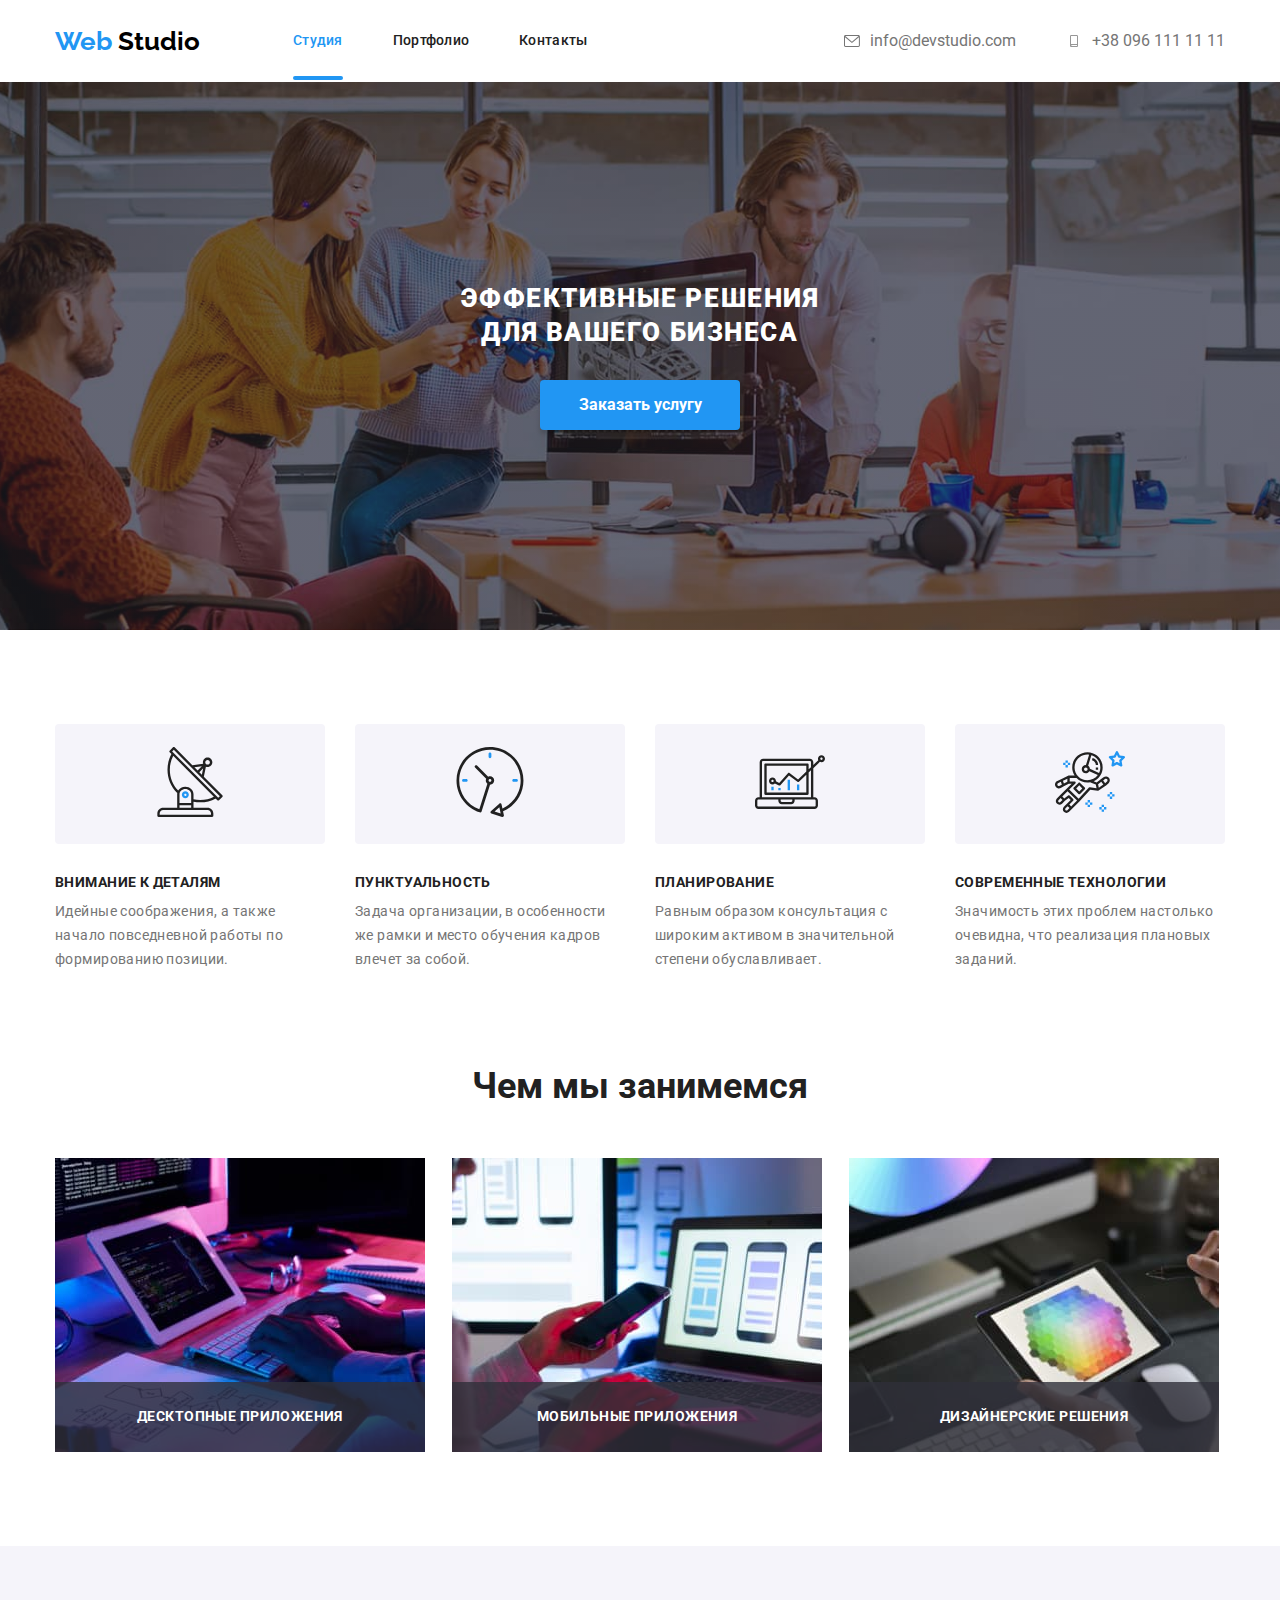
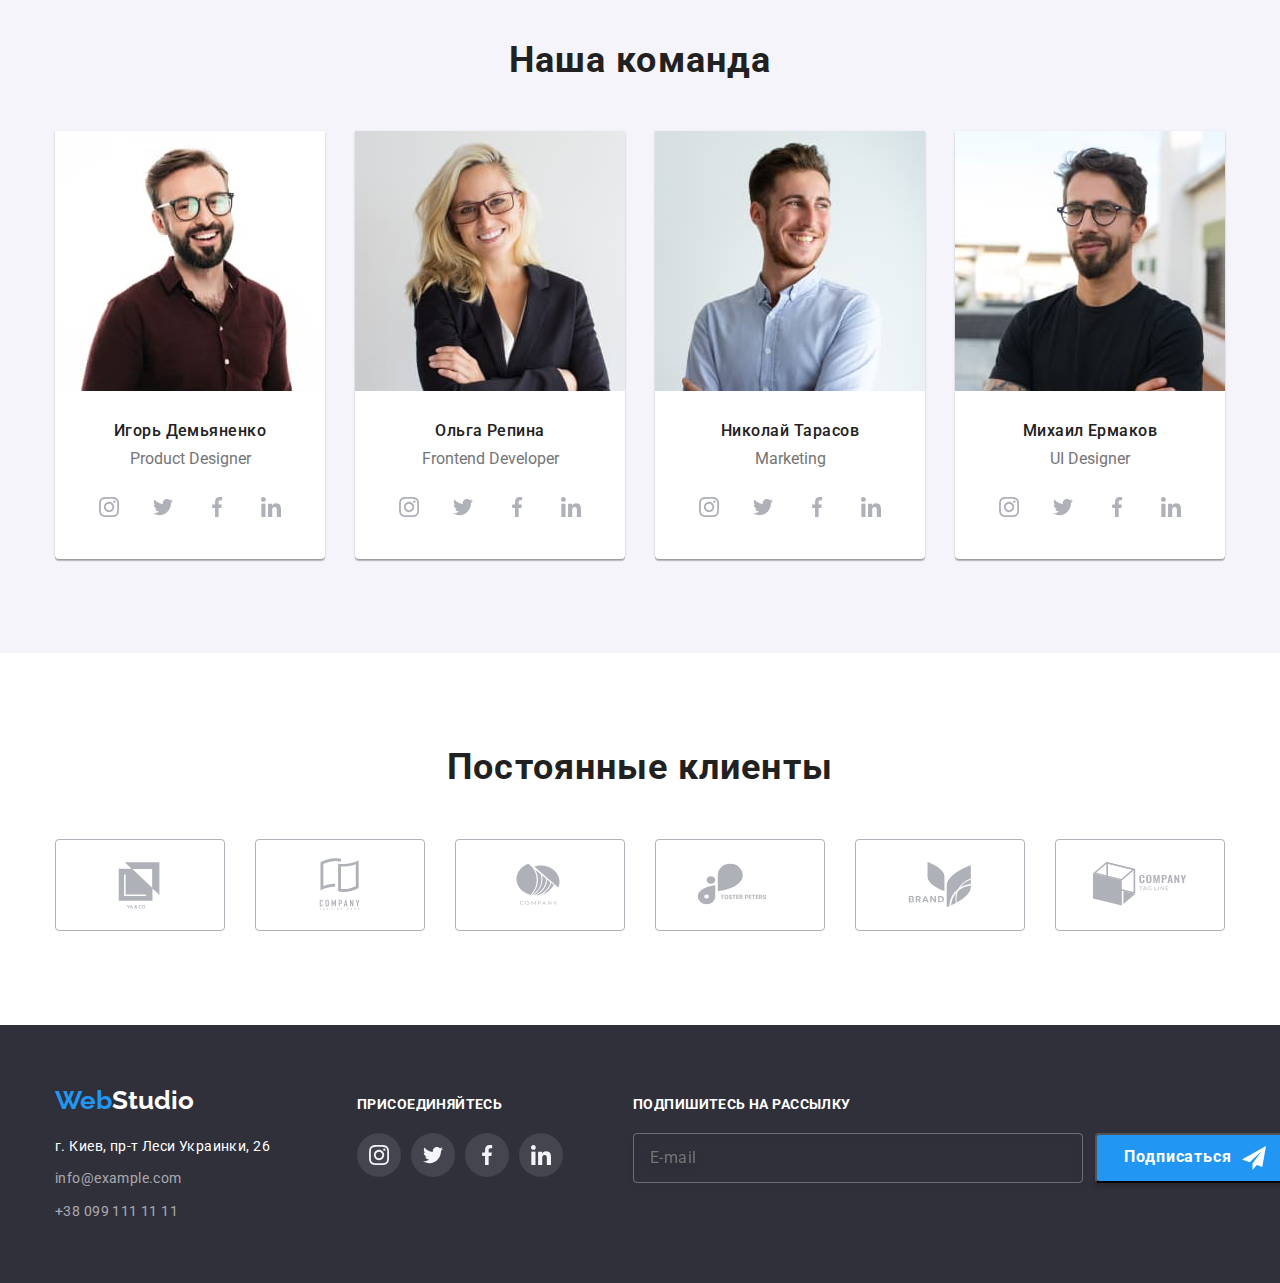
==== index.html @ 00c5c39b "start" ====
<!DOCTYPE html>
<html lang="en">
    <head>
        <meta charset="UTF-8">
        <meta http-equiv="X-UA-Compatible" content="IE=edge">
        <meta name="viewport" content="width=device-width, initial-scale=1.0">
        <title>WebStudio</title>
        <meta name="viewport" content="width=device-width, initial-scale=1.0" />
        <link rel="preconnect" href="https://fonts.googleapis.com">
        <link rel="preconnect" href="https://fonts.gstatic.com" crossorigin>
        <link href="https://fonts.googleapis.com/css2?family=Raleway:wght@700&family=Roboto:wght@400;500;700;900&display=swap" rel="stylesheet">
        <link rel="stylesheet" href="./modern-normalize.css/modern-normalize.css">
        
        <link rel="stylesheet" href="./css/main.min.css">
    </head>
    <body>
        
        <!--Шапка сторінки-->
        <header class="page__header">
            <div class="container header__container">
                <a class="logo header__logo" href="">
                    <span class="header__logo--start"> Web </span>
                    <span class="header__logo--end">Studio</span>
                </a>
        <!--Навігація-->
        <nav class="" >
            <ul class="site-list list ">
                <li class="site-list__item"> <a class="link current site-list__link active" href="">Студия</a></li>
                <li class="site-list__item"> <a class="link site-list__link " href="./portfolio.html">Портфолио</a></li>
                <li class="site-list__item" > <a class="link site-list__link" href="#contact">Контакты</a></li>
            </ul>
        </nav>
        <!--Контакты-->
                <div class="connect ">
                    <ul class="connect__list list">
                        <li><a class="link connect__list--link link__start" href="mailto:info@devstudio.com">
                            <svg class="connect__icon--mail" width="16" height="12">
                                <use href="./images/icon.svg#icon-envelope"></use>
                            </svg>
                        info@devstudio.com</a></li>
                        <li><a class="link connect__list--link" href="tel:+380961111111">
                            <svg class="connect__icon--tel" width="16" height="12">
                                <use href="./images/icon.svg#icon-smartphone"></use>
                            </svg>
                            +38 096 111 11 11</a></li>
                    </ul>
                </div>
            </div>
        </header>
        <!--секция заказа-->
        <main>
            <section class="order ">
                <div class="order-title container">
                    <h1 class="order-text">Эффективные решения для вашего бизнеса</h1>
                    <button class="order-button"  type="button" data-modal-open><a href=""></a><span class="button-text">Заказать услугу</span></button>
                </div>
            </section>
            
            <!--секция о нас-->
            <section class="hero">
              
                <div class="container">
                    
                <ul class="list hero-list">
                    <li class="hero-list__item"> <div class="hero-list__container">
                        <a class="hero-list__link" href="">
                        <svg class="info-icon" width="70" height="70">
                            <use href="images/icon.svg#icon-antenna"></use>
                        </svg>
                    </a></div> 
                    <h3 class="title">Внимание к деталям</h3>
                    <p class="title-content">Идейные соображения, а также начало повседневной работы по формированию позиции.</p></li>

                    <li class="hero-list__item"><div class="hero-list__container">
                        <a class="hero-list__link" href="">
                            <svg class="info-icon"  width="70" height="70">
                                <use href="images/icon.svg#icon-clock"></use>
                            </svg>
                        </a>
                    </div>
                        <h3 class="title">Пунктуальность</h3>
                        <p class="title-content">Задача организации, в особенности же рамки и место обучения кадров влечет за собой.</p></li>
                        
                        <li class="hero-list__item"><div class="hero-list__container">
                            <a class="hero-list__link" href="">
                                <svg class="info-icon"  width="70" height="70">
                                    <use href="images/icon.svg#icon-diagram"></use>
                                </svg>
                            </a>
                        </div>
                            <h3 class="title">Планирование</h3>
                            <p class="title-content">Равным образом консультация с широким активом в значительной степени обуславливает.</p></li>

                            <li class="hero-list__item"><div class="hero-list__container">
                                <a class="hero-list__link" href="">
                                    <svg class="info-icon"  width="70" height="70">
                                        <use href="images/icon.svg#icon-astronaut"></use>
                                    </svg>
                                </a>
                            </div>
                                <h3 class="title">Современные технологии</h3>
                                <p class="title-content"> Значимость этих проблем настолько очевидна, что реализация плановых заданий.</p></li>
                </ul>
                </div>
            </section>
            <!--Чем мы занимаемся-->
            <section class="work">
                <div class="container">
                <h2 class="work__title">  Чем мы занимемся</h2>
                <ul class="list work__list">
                    <li class="work__item"><img src="./images/work.jpg" alt="work" width="370" height="294"><div class="work__text">
                        Десктопные приложения
                    </div> </li>
                    <li class="work__item"><img src="./images/computer.jpg" alt="computer" width="370" height="294"><div class="work__text">
                        Мобильные приложения
                    </div></li>
                    <li class="work__item"><img src="./images/tablet.jpg" alt="tablet" width="370" height="294"><div class="work__text">
                        Дизайнерские решения
                    </div></li>
                </ul>
            </div>
            </section>
            <!--Наша команда-->
            <section class="team">
                <div class="container">
                <h2 class="team__title">Наша команда</h2>
                <ul class="list team__list">
                    <li class="team__item"><img src="./images/img-1.jpg" alt="Игорь Демьяненко" width="270" height="260">
                        <div class="team-container">
                            
                            <h3 class="team-container__subtitle">Игорь Демьяненко</h3>
                            <p class="team-container__functions">Product Designer</p>
                            <ul class="social-list list link">
                                <li class="social-list__item ">
                                    <a href="" class="social-list__link">
                                        <svg class="social-list__icon" width="20" height="20">
                                            <use href="./images/icon.svg#icon-instagram" >
                                            </use>
                                        </svg>

                                    </a>
                                </li>
                                    <li class="social-list__item ">
                                        <a href="" class="social-list__link">
                                            <svg class="social-list__icon" width="20" height="20">
                                                <use href="./images/icon.svg#icon-twitter" >
                                                </use>
                                            </svg>
                                        </a>
                                    </li>
                                        <li class="social-list__item ">
                                            <a href="" class="social-list__link">
                                                <svg class="social-list__icon" width="20" height="20">
                                                    <use href="./images/icon.svg#icon-facebook" >
                                                    </use>
                                                </svg>
                                            </a>
                                        </li>
                                            <li class="social-list__item ">
                                                <a href="" class="social-list__link">   
                                                    <svg class="social-list__icon" width="20" height="20">
                                                        <use href="./images/icon.svg#icon-linkedin" >
                                                        </use>
                                                    </svg>
                                                </a>
                                            </li>
                            </ul>
                        </div>
                        
                    </li>
                    <li class="team__item"><img src="./images/img-2.jpg" alt="Ольга Репина" width="270" height="260">
                        <div class="team-container">
                            <h3 class="team-container__subtitle">Ольга Репина</h3>
                            <p class="team-container__functions">Frontend Developer</p>
                            <ul class="social-list list link">
                                <li class="social-list__item ">
                                    <a href="" class="social-list__link">
                                        <svg class="social-list__icon" width="20" height="20">
                                            <use href="./images/icon.svg#icon-instagram" >
                                            </use>
                                        </svg>

                                    </a>
                                </li>
                                    <li class="social-list__item ">
                                        <a href="" class="social-list__link">
                                            <svg class="social-list__icon" width="20" height="20">
                                                <use href="./images/icon.svg#icon-twitter" >
                                                </use>
                                            </svg>
                                        </a>
                                    </li>
                                        <li class="social-list__item ">
                                            <a href="" class="social-list__link">
                                                <svg class="social-list__icon" width="20" height="20">
                                                    <use href="./images/icon.svg#icon-facebook" >
                                                    </use>
                                                </svg>
                                            </a>
                                        </li>
                                            <li class="social-list__item ">
                                                <a href="" class="social-list__link">   
                                                    <svg class="social-list__icon" width="20" height="20">
                                                        <use href="./images/icon.svg#icon-linkedin" >
                                                        </use>
                                                    </svg>
                                                </a>
                                            </li>
                            </ul>
                        </div>
                    </li>
                    <li class="team__item"><img src="./images/img-3.jpg" alt="Николай Тарасов" width="270" height="260">
                        <div class="team-container">
                            <h3 class="team-container__subtitle">Николай Тарасов</h3>
                            <p class="team-container__functions">Marketing</p>
                            <ul class="social-list list link">
                                <li class="social-list__item ">
                                    <a href="" class="social-list__link">
                                        <svg class="social-list__icon" width="20" height="20">
                                            <use href="./images/icon.svg#icon-instagram" >
                                            </use>
                                        </svg>

                                    </a>
                                </li>
                                    <li class="social-list__item ">
                                        <a href="" class="social-list__link">
                                            <svg class="social-list__icon" width="20" height="20">
                                                <use href="./images/icon.svg#icon-twitter" >
                                                </use>
                                            </svg>
                                        </a>
                                    </li>
                                        <li class="social-list__item ">
                                            <a href="" class="social-list__link">
                                                <svg class="social-list__icon" width="20" height="20">
                                                    <use href="./images/icon.svg#icon-facebook" >
                                                    </use>
                                                </svg>
                                            </a>
                                        </li>
                                            <li class="social-list__item ">
                                                <a href="" class="social-list__link">   
                                                    <svg class="social-list__icon" width="20" height="20">
                                                        <use href="./images/icon.svg#icon-linkedin" >
                                                        </use>
                                                    </svg>
                                                </a>
                                            </li>
                            </ul>
                        </div>
                    </li>
                    <li class="team__item"><img src="./images/img-4.jpg" alt="Михаил Ермаков" width="270" height="260">
                        <div class="team-container">
                            <h3 class="team-container__subtitle">Михаил Ермаков</h3>
                            <p class="team-container__functions">UI Designer</p>
                            <ul class="social-list list link">
                                <li class="social-list__item ">
                                    <a href="" class="social-list__link">
                                        <svg class="social-list__icon" width="20" height="20">
                                            <use href="./images/icon.svg#icon-instagram" >
                                            </use>
                                        </svg>

                                    </a>
                                </li>
                                    <li class="social-list__item ">
                                        <a href="" class="social-list__link">
                                            <svg class="social-list__icon" width="20" height="20">
                                                <use href="./images/icon.svg#icon-twitter" >
                                                </use>
                                            </svg>
                                        </a>
                                    </li>
                                        <li class="social-list__item ">
                                            <a href="" class="social-list__link">
                                                <svg class="social-list__icon" width="20" height="20">
                                                    <use href="./images/icon.svg#icon-facebook" >
                                                    </use>
                                                </svg>
                                            </a>
                                        </li>
                                            <li class="social-list__item ">
                                                <a href="" class="social-list__link">   
                                                    <svg class="social-list__icon" width="20" height="20">
                                                        <use href="./images/icon.svg#icon-linkedin" >
                                                        </use>
                                                    </svg>
                                                </a>
                                            </li>
                            </ul>
                        </div>
                    </li>
                </ul>
               
               
        
   
                   
                
                </div>
            </section>
            <section class="customer">
                <div class="container">

                
                <h3 class="customer__title">
                    Постоянные клиенты
                </h3>
                <div>
                    <ul class="list customer-list">
                        <li class="customer-list__item">
                            <a class="customer-list__link" href="">
                                <svg class="customer-list__icon" width="106" height="60">
                                    <use href="./images/icon.svg#icon-Logo">

                                    </use>
                                </svg>
                            </a>
                          <li class="customer-list__item">
                            <a class="customer-list__link" href="">
                                <svg class="customer-list__icon" width="106" height="60">
                                    <use href="./images/icon.svg#icon-Logo-1">

                                    </use>
                                </svg>
                            </a>
                            <li class="customer-list__item">
                                <a class="customer-list__link" href="">
                                    <svg class="customer-list__icon" width="106" height="60">
                                        <use href="./images/icon.svg#icon-Logo-2">
    
                                        </use>
                                    </svg>
                                </a>
                                <li class="customer-list__item">
                                    <a class="customer-list__link" href="">
                                        <svg class="customer-list__icon" width="106" height="60">
                                            <use href="./images/icon.svg#icon-Logo-3">
        
                                            </use>
                                        </svg>
                                    </a>
                                    <li class="customer-list__item">
                                        <a class="customer-list__link" href="">
                                            <svg class="customer-list__icon" width="106" height="60">
                                                <use href="./images/icon.svg#icon-Logo-4">
            
                                                </use>
                                            </svg>
                                        </a>
                                        <li class="customer-list__item">
                                            <a class="customer-list__link" href="">
                                                <svg class="customer-list__icon" width="106" height="60">
                                                    <use href="./images/icon.svg#icon-Logo-5">
                
                                                    </use>
                                                </svg>
                                            </a>
                    </ul>
                </div>
            </div>
            </section>
        </main>
        <footer class="contact-footer">
            <div class="main-footer container">
            <div class="footer-left">
            <a class="logo-footer" href="">
                <span class="logo-footer__start"> Web </span>
                <span class="logo-footer__end">Studio</span>
            </a>
            <address>
                <ul id="contact" class="list footer__contact">
                    <li class="footer__contact--item maps-item"><a class="link footer-contact__maps" href=" https://www.google.com/maps/place/%D0%B1%D1%83%D0%BB%D1%8C%D0%B2%D0%B0%D1%80+%D0%9B%D0%B5%D1%81%D1%96+%D0%A3%D0%BA%D1%80%D0%B0%D1%97%D0%BD%D0%BA%D0%B8,+26,+%D0%9A%D0%B8%D1%97%D0%B2,+02000/@50.4265804,30.5296525,15z/data=!3m1!4b1!4m5!3m4!1s0x40d4cf0e033ecbe9:0x57a4dffefec77da0!8m2!3d50.4265807!4d30.5383858"> г. Киев, пр-т Леси Украинки, 26</a></li>
                    <li class="footer__contact--item mail-item"><a class="link footer-contact__mail" href="mailto:info@example.com">info@example.com</a></li>
                    <li class="footer__contact--item"><a class="link footer-contact__tel" href="tel:+380991111111">+38 099 111 11 11</a></li>
                </ul>
            </address>
            
            </div>
            <div class=" footer-center">
                <h3 class="footer-center-title">присоединяйтесь</h3>
                <ul class="footer-social-list list">
                    <li class="footer-social-list__item ">
                        <a href="" class="footer-social-list__link link">
                            <svg class="footer-social-list__icon" width="20" height="20">
                                <use href="./images/icon.svg#icon-instagram" >
                                </use>
                            </svg>

                        </a>
                    </li>
                        <li class="footer-social-list__item ">
                            <a href="" class="footer-social-list__link link">
                                <svg class="footer-social-list__icon" width="20" height="20">
                                    <use href="./images/icon.svg#icon-twitter" >
                                    </use>
                                </svg>
                            </a>
                        </li>
                            <li class="footer-social-list__item ">
                                <a href="" class="footer-social-list__link link">
                                    <svg class="footer-social-list__icon" width="20" height="20">
                                        <use href="./images/icon.svg#icon-facebook" >
                                        </use>
                                    </svg>
                                </a>
                            </li>
                                <li class="footer-social-list__item ">
                                    <a href="" class="footer-social-list__link link">   
                                        <svg class="footer-social-list__icon" width="20" height="20">
                                            <use href="./images/icon.svg#icon-linkedin" >
                                            </use>
                                        </svg>
                                    </a>
                                </li>
                </ul>
            </div>
            <div class="footer-right" >
            <h3 class="footer-right__title">Подпишитесь на рассылку</h3>
            <form action="" class="form-footer">
                <div class="footer-form-field">
                <input type="email" name="email" id="email" class="footer-input-email"
                placeholder="E-mail">
                <label for="email" class="footer-label-email"></label>
                <button type="submit" class="button-footer-form"><p class="footer-button-text">Подписаться</p>
                    <svg class="form-send-icon" width="24" height="24">
                        <use href="./images/icon.svg#icon-send" >
                        </use>
                    </svg>
                </button>
            </div>
                
            </form>
        </div>
        </div>
        </footer>
       
        <div class="backdrop is-hidden" data-modal>
            <div class="modal">
                <a href="">
                    
                </a>
                <button data-modal-close class="modal-button">
                    <svg class="modal-icon" height="18" width="18">
                        <use href="images/icon.svg#icon-close">

                        </use>
                    </svg></button>
                    <h2 class="modal-title">Оставьте свои данные, мы вам перезвоним</h2>
                    <form class="form" >
                        <div class="form-field">
                        <label for="name" class="form-label">Имя</label>
                        <input type="text" name="Имя" id="name"class="form-input">
                        <svg class="form-icon" width="18" height="18">
                            <use href="./images/icon.svg#icon-person-form" >
                            </use>
                        </svg>
                       
                    
                    </div>
                    <div class="form-field">
                        <label for="tel" class="form-label">Телефон</label>
                        <input type="tel" name="Телефон" id="tel"class="form-input">
                        <svg class="form-icon" width="18" height="18">
                            <use href="./images/icon.svg#icon-phone-form" >
                            </use>
                        </svg>
                        
                    </div>
                    <div class="form-field">
                        <label for="mail" class="form-label">Почта</label>
                        <input type="email" name="Почта" id="mail" class="form-input">
                        <svg class="form-icon" width="18" height="18">
                            <use href="./images/icon.svg#icon-email-form" >
                            </use>
                        </svg>
                       
                    
                    </div>
                    <div class="form-field">
                    <label for="" class="form-label">Коментарий</label>
                    <textarea name="" id=""  rows="10" class="form-coments" placeholder="Введите текст"></textarea>
                </div>
                <div class="form-field checkbox-content">
                <input type="checkbox" name="polisity" id="polisity" class="polisity-check visually-hidden" >
              
                <label for="polisity" class="polisity-label"><span>Соглашаюсь с рассылкой и принимаю <a href="" class="polisity-link">Условия договора</a></span></label>
            </div>
            <button type="submit" class="button-checkbox"><p class="checkbox-btn-text" >Отправить</p></button>
                </form>
            </div>

        </div>
        <script src="./js/modal.js"></script>
    </body>
</html>
---- css/main.min.css ----
body{font-family:'Roboto', sans-serif;font-weight:normal;background:#E5E5E5;color:#212121}h1,h2,h3,h4,h5,h6,p,ul,li{margin:0;padding:0}img{display:block;max-width:100%}.list{list-style:none}.container{width:100%;margin:0 auto;padding:0 15px}@media screen and (min-width: 480px){.container{width:480px;margin:0 auto;padding:0 15px}}@media screen and (min-width: 768px){.container{width:768px}}@media screen and (min-width: 1200px){.container{width:1200px}}.link{color:#212121;text-decoration:none;cursor:pointer}.header__container,.site-list,.connect__list--link,.hero-list__container,.social-list,.social-list__link,.customer-list__link,.footer-social-list,.footer-social-list__link,.button-footer-form,.portfolio__main,.polisity-label,.button-checkbox{display:-webkit-box;display:-ms-flexbox;display:flex;-webkit-box-pack:center;-ms-flex-pack:center;justify-content:center;-webkit-box-align:center;-ms-flex-align:center;align-items:center}.visually-hidden{position:absolute;width:1px;height:1px;margin:-1px;border:0;padding:0;white-space:nowrap;-webkit-clip-path:inset(100%);clip-path:inset(100%);clip:rect(0 0 0 0);overflow:hidden}:root{--first-color: #212121;--accent-color: #2196F3;--second-color: #757575;--other-color: #FFFFFF;--font-main:"Roboto", sans-serif;--font-second: "Raleway"}.page__header{background:var(--other-color)}.list{list-style:none}.page__header--portfolio{border-bottom:1px solid #ECECEC;background:var(--other-color)}@media screen and (max-width: 767px){.header__container{height:60px}}@media screen and (max-width: 767px){.site-list{display:none}}.connect{margin-left:auto}@media screen and (max-width: 767px){.connect{display:none}}.site-list__item:not(:last-child){margin-right:50px}.site-list{font-weight:500;font-size:14px;letter-spacing:0.02em;line-height:1.14;text-align:center}.connect__list{display:-webkit-box;display:-ms-flexbox;display:flex}.link__start{margin-right:50px}.connect__list--link{color:var(--second-color);-webkit-transition:color 250ms cubic-bezier(0.4, 0, 0.2, 1);transition:color 250ms cubic-bezier(0.4, 0, 0.2, 1);padding:32px 0}.connect__list--link:hover,.connect__list--link:focus{color:var(--accent-color)}.connect__list--link:focus .connect__icon--mail,.connect__list--link:focus .connect__icon--tel,.connect__list--link:hover .connect__icon--mail,.connect__list--link:hover .connect__icon--tel{fill:var(--accent-color)}.connect__icon--mail,.connect__icon--tel{margin-right:10px;fill:var(--second-color);-webkit-transition:fill 250ms cubic-bezier(0.4, 0, 0.2, 1);transition:fill 250ms cubic-bezier(0.4, 0, 0.2, 1)}.site-list__item:hover .link,.site-list__item:focus .link{color:var(--accent-color)}.site-list__link{position:relative;-webkit-transition:color 250ms cubic-bezier(0.4, 0, 0.2, 1);transition:color 250ms cubic-bezier(0.4, 0, 0.2, 1);padding:32px 0}.site-list__link.active::after{display:-webkit-box;display:-ms-flexbox;display:flex;content:'';position:absolute;width:100%;height:4px;bottom:0;background:var(--accent-color);border-radius:2px}.header__logo{text-decoration:none;margin-right:93px;font-weight:bold;font-size:26px;line-height:31px;font-family:var(--font-second);font-style:normal;font-weight:bold;font-size:26px;line-height:1.19}@media screen and (max-width: 767px){.header__logo{position:absolute;left:15px}}.header__logo--start{color:var(--accent-color)}.header__logo--end{color:#000}@media screen and (max-width: 767px){.order{background:#2F303A;background-image:-webkit-gradient(linear, left top, left bottom, from(rgba(47,48,58,0.4)), to(rgba(47,48,58,0.4))),url(../images/hero-bg-mob.jpg);background-image:linear-gradient(rgba(47,48,58,0.4), rgba(47,48,58,0.4)),url(../images/hero-bg-mob.jpg);background-repeat:no-repeat;background-position:center;background-size:cover;padding:200px 0}}@media screen and (max-width: 767px) and (min-device-pixel-ratio: 2), screen and (max-width: 767px) and (-webkit-min-device-pixel-ratio: 2), screen and (max-width: 767px) and (min-resolution: 192dpi), screen and (max-width: 767px) and (min-resolution: 2dppx){.order{background:#2F303A;background-image:-webkit-gradient(linear, left top, left bottom, from(rgba(47,48,58,0.4)), to(rgba(47,48,58,0.4))),url(../images/hero-bg-mob2x.jpg);background-image:linear-gradient(rgba(47,48,58,0.4), rgba(47,48,58,0.4)),url(../images/hero-bg-mob2x.jpg);background-repeat:no-repeat;background-position:center;background-size:cover}}@media screen and (min-width: 768px){.order{background:#2F303A;background-image:-webkit-gradient(linear, left top, left bottom, from(rgba(47,48,58,0.4)), to(rgba(47,48,58,0.4))),url(../images/hero-bg-tab.jpg);background-image:linear-gradient(rgba(47,48,58,0.4), rgba(47,48,58,0.4)),url(../images/hero-bg-tab.jpg);background-repeat:no-repeat;background-position:center;background-size:cover;padding:200px 0}}@media screen and (min-width: 1200px){.order{padding-top:200px;padding-bottom:200px;text-align:center;background:#2F303A;background-image:-webkit-gradient(linear, left top, left bottom, from(rgba(47,48,58,0.4)), to(rgba(47,48,58,0.4))),url(../images/hero-bg.jpg);background-image:linear-gradient(rgba(47,48,58,0.4), rgba(47,48,58,0.4)),url(../images/hero-bg.jpg);background-repeat:no-repeat;background-position:center;background-size:cover}}.order-text{width:696px;margin-left:auto;margin-right:auto;margin-bottom:30px;font-weight:900;font-size:44px;line-height:1.3;text-align:center;color:var(--other-color);letter-spacing:0.06em;text-transform:uppercase}@media screen and (max-width: 767px){.order-text{width:360px;font-size:26px;text-align:center}}@media screen and (min-width: 768px){.order-text{width:360px;font-size:26px;text-align:center}}@media screen and (max-width: 767px){.order-title{text-align:center}}@media screen and (min-width: 768px){.order-title{text-align:center}}.order-button{background:var(--accent-color);-webkit-box-shadow:0px 4px 4px rgba(0,0,0,0.15);box-shadow:0px 4px 4px rgba(0,0,0,0.15);border-radius:4px;color:var(--other-color);width:200px;height:50px}.order-button:hover .button,.order-button:focus .button{color:#188CE8}.button-text{font-family:var(--font-main);font-style:normal;font-weight:bold;font-size:16px;line-height:1.87}.hero{background:var(--other-color);padding-bottom:94px;padding-top:94px}@media screen and (min-width: 1200px){.hero-list{display:-webkit-box;display:-ms-flexbox;display:flex;-webkit-box-align:center;-ms-flex-align:center;align-items:center}}.title{font-weight:bold;font-size:14px;line-height:1,14;letter-spacing:0.03em;text-transform:uppercase;margin-bottom:10px}@media screen and (max-width: 767px){.title{text-align:center;margin-bottom:10px}}.title-content{font-size:14px;line-height:1.71;color:var(--second-color);letter-spacing:0.03em}@media screen and (max-width: 767px){.title-content{margin-bottom:30px}}.hero-list__container{height:120px;background:#F5F4FA;border-radius:4px;margin-bottom:30px}@media screen and (min-width: 1200px){.hero-list__item{margin-right:30px;min-width:270px}}.work{text-align:center;background:var(--other-color);padding-bottom:94px}@media screen and (max-width: 767px){.work{display:none}}.work__list{display:-webkit-box;display:-ms-flexbox;display:flex}.work__item:not(:last-child){margin-right:27px}.work__title{font-weight:bold;font-size:36px;line-height:1.16;margin-bottom:50px;margin-left:auto;margin-right:auto}.work__item{position:relative}.work__text{position:absolute;left:0;bottom:0;width:100%;height:70px;padding:27px 0;font-weight:bold;font-size:14px;line-height:1.14;text-align:center;letter-spacing:0.03em;text-transform:uppercase;background:rgba(47,48,58,0.8);color:var(--other-color)}.team{background:#F5F4FA;text-align:center;display:-webkit-box;display:-ms-flexbox;display:flex;padding-bottom:94px;padding-top:94px}@media screen and (min-width: 1200px){.team__list{display:-webkit-box;display:-ms-flexbox;display:flex}}.team__item:not(:last-child){margin-right:30px}.team__item{background:var(--other-color);-webkit-box-shadow:0px 1px 3px rgba(0,0,0,0.12),0px 1px 1px rgba(0,0,0,0.14),0px 2px 1px rgba(0,0,0,0.2);box-shadow:0px 1px 3px rgba(0,0,0,0.12),0px 1px 1px rgba(0,0,0,0.14),0px 2px 1px rgba(0,0,0,0.2);border-radius:0px 0px 4px 4px}.team-container{padding:30px 0 30px 0}.team__title{-webkit-box-pack:center;-ms-flex-pack:center;justify-content:center;font-weight:bold;font-size:36px;line-height:1.16;letter-spacing:0.03em;display:-webkit-box;display:-ms-flexbox;display:flex;margin-left:auto;margin-right:auto;margin-bottom:50px}.team-container__subtitle{font-weight:500;font-size:16px;line-height:1.187;letter-spacing:0.03em;margin-bottom:10px}.team-container__functions{font-size:16px;line-height:1.18;color:var(--second-color);margin-bottom:16px}.social-list__link{width:44px;height:44px;background-color:var(--other-color);border-radius:50%;-webkit-transition:background-color 250ms cubic-bezier(0.4, 0, 0.2, 1);transition:background-color 250ms cubic-bezier(0.4, 0, 0.2, 1)}.social-list__link:hover,.social-list__link:focus{background-color:var(--accent-color)}.social-list__link:hover .social-list__icon,.social-list__link:focus .social-list__icon{fill:var(--other-color)}.social-list__item+.social-list__item{margin-left:10px}.social-list__icon{fill:#AFB1B8;-webkit-transition:fill 250ms cubic-bezier(0.4, 0, 0.2, 1);transition:fill 250ms cubic-bezier(0.4, 0, 0.2, 1)}.customer{padding:94px 0;background-color:var(--other-color)}.customer__title{font-weight:bold;font-size:36px;line-height:1.15;text-align:center;letter-spacing:0.03em;margin-bottom:50px}@media screen and (min-width: 1200px){.customer-list{display:-webkit-box;display:-ms-flexbox;display:flex;-webkit-box-pack:center;-ms-flex-pack:center;justify-content:center;margin-left:-30px}}.customer-list__item{display:-webkit-box;display:-ms-flexbox;display:flex;-ms-flex-preferred-size:calc(100% / 6 - 30px);flex-basis:calc(100% / 6 - 30px);margin-left:30px}.customer-list__link{border:1px solid #AFB1B8;-webkit-box-sizing:border-box;box-sizing:border-box;border-radius:4px;width:170px;height:92px;-webkit-transition:border-color 250ms cubic-bezier(0.4, 0, 0.2, 1);transition:border-color 250ms cubic-bezier(0.4, 0, 0.2, 1)}.customer-list__icon{fill:#AFB1B8;-webkit-transition:fill 250ms cubic-bezier(0.4, 0, 0.2, 1);transition:fill 250ms cubic-bezier(0.4, 0, 0.2, 1)}.customer-list__link:hover,.customer-list__link:focus{border-color:var(--accent-color)}.customer-list__link:focus .customer-list__icon,.customer-list__link:hover .customer-list__icon{fill:var(--accent-color)}@media screen and (min-width: 1200px){.main-footer{display:-webkit-box;display:-ms-flexbox;display:flex;-webkit-box-align:baseline;-ms-flex-align:baseline;align-items:baseline}}.contact-footer{background:#2F303A;padding:60px 0;margin-left:auto;margin-right:auto}.contact-link{color:var(--second-color)}.footer__contact--item:hover .link,.footer__contact--item:focus .link{color:var(--accent-color)}.footer-left{text-decoration:none;margin-right:70px}.logo-footer{display:-webkit-box;display:-ms-flexbox;display:flex;padding:0;margin-bottom:20px;text-decoration:none;margin-right:93px;font-weight:bold;font-size:26px;line-height:31px;font-family:var(--font-second);font-style:normal;font-weight:bold;font-size:26px;line-height:1.19}.logo-footer__start{color:var(--accent-color)}.logo-footer__end{color:var(--other-color)}.web-studio-color-studio-footer{color:var(--other-color)}.footer-contact__maps{font-style:normal;font-weight:normal;font-size:14px;line-height:1.5;color:var(--other-color);letter-spacing:0.03em;margin-bottom:20px;-webkit-transition:color 250ms cubic-bezier(0.4, 0, 0.2, 1);transition:color 250ms cubic-bezier(0.4, 0, 0.2, 1)}.maps-item{margin-bottom:9px}.mail-item{margin-bottom:9px}.footer-contact__mail,.footer-contact__tel{font-style:normal;font-weight:normal;font-size:14px;line-height:24px;letter-spacing:0.03em;color:rgba(255,255,255,0.6);-webkit-transition:color 250ms cubic-bezier(0.4, 0, 0.2, 1);transition:color 250ms cubic-bezier(0.4, 0, 0.2, 1)}.footer-center-title{color:var(--other-color);font-weight:bold;font-size:14px;line-height:1.33;letter-spacing:0.03em;text-transform:uppercase;margin-bottom:20px}.footer-social-list__item+.footer-social-list__item{margin-left:10px}.footer-social-list__link{width:44px;height:44px;border-radius:50%;background-color:rgba(255,255,255,0.1);-webkit-transition:background-color 250ms cubic-bezier(0.4, 0, 0.2, 1);transition:background-color 250ms cubic-bezier(0.4, 0, 0.2, 1)}.footer-social-list__icon{fill:#F5F4FA}.footer-social-list__link:hover,.footer-social-list__link:focus{background-color:var(--accent-color)}.footer-right{margin-left:70px}@media screen and (min-width: 1200px){.footer-form-field{position:relative;display:-webkit-box;display:-ms-flexbox;display:flex}}.footer-right__title{margin-bottom:20px;font-weight:bold;font-size:14px;line-height:1.14;letter-spacing:0.03em;text-transform:uppercase;color:var(--other-color)}.footer-form-field input{padding:16px;letter-spacing:0.03em;font-weight:normal;font-size:16px;line-height:20px;color:rgba(255,255,255,0.6)}.footer-input-email{width:450px;height:50px;border:1px solid rgba(255,255,255,0.3);-webkit-box-sizing:border-box;box-sizing:border-box;-webkit-filter:drop-shadow(0px 4px 4px rgba(0,0,0,0.15));filter:drop-shadow(0px 4px 4px rgba(0,0,0,0.15));border-radius:4px;background:none}.footer-label-email{position:absolute;top:50%;left:15px;-webkit-transform:translateY(-50%);transform:translateY(-50%)}.button-footer-form{width:200px;height:50px;margin-left:12px;background:var(--accent-color);-webkit-box-shadow:0px 4px 4px rgba(0,0,0,0.15);box-shadow:0px 4px 4px rgba(0,0,0,0.15);border-radius:4px}.footer-button-text{letter-spacing:0.06em;font-weight:bold;font-size:16px;line-height:2.14;color:var(--other-color)}.form-send-icon{margin-left:10px}.portfolio-section{background:var(--other-color);padding-bottom:94px;padding-top:94px}.portfolio__main{margin-bottom:56px}.portfolio__list{display:-webkit-box;display:-ms-flexbox;display:flex;-ms-flex-wrap:wrap;flex-wrap:wrap;margin-top:-30px;margin-left:-30px}.portfolio__list--image{-ms-flex-preferred-size:calc(100% / 3 - 30px);flex-basis:calc(100% / 3 - 30px);margin-left:30px;margin-top:30px;outline:1px solid #EEEEEE;width:100%;-webkit-transition:-webkit-box-shadow 250ms cubic-bezier(0.4, 0, 0.2, 1);transition:-webkit-box-shadow 250ms cubic-bezier(0.4, 0, 0.2, 1);transition:box-shadow 250ms cubic-bezier(0.4, 0, 0.2, 1);transition:box-shadow 250ms cubic-bezier(0.4, 0, 0.2, 1), -webkit-box-shadow 250ms cubic-bezier(0.4, 0, 0.2, 1)}.portfolio__list--image:focus,.portfolio__list--image:hover{-webkit-box-shadow:0px 1px 1px rgba(0,0,0,0.12),0px 4px 4px rgba(0,0,0,0.06),1px 4px 6px rgba(0,0,0,0.16);box-shadow:0px 1px 1px rgba(0,0,0,0.12),0px 4px 4px rgba(0,0,0,0.06),1px 4px 6px rgba(0,0,0,0.16)}.portfolio__list--image:hover .portfolio__overlay{-webkit-transform:translateY(0);transform:translateY(0)}.thumb__portfolio{position:relative;overflow:hidden}.portfolio__overlay{position:absolute;top:0;left:0;width:100%;height:100%;-webkit-transform:translateY(101%);transform:translateY(101%);width:370px;height:294px;-webkit-transition:-webkit-transform 250ms cubic-bezier(0.4, 0, 0.2, 1);transition:-webkit-transform 250ms cubic-bezier(0.4, 0, 0.2, 1);transition:transform 250ms cubic-bezier(0.4, 0, 0.2, 1);transition:transform 250ms cubic-bezier(0.4, 0, 0.2, 1), -webkit-transform 250ms cubic-bezier(0.4, 0, 0.2, 1);background:rgba(33,150,243,0.9)}.portfolio__overlay--text{position:absolute;top:50%;left:50%;-webkit-transform:translate(-50%, -50%);transform:translate(-50%, -50%);width:322px;height:168px;font-weight:normal;font-size:18px;line-height:1.55;letter-spacing:0.03em;color:var(--other-color)}.portfolio__paragraf{padding:20px 24px}.portfolio__paragraf--title{font-weight:bold;font-size:18px;line-height:2;letter-spacing:0.06em;margin-bottom:4px}.portfolio__paragraf--function{color:var(--second-color);font-size:16px;line-height:1.87;letter-spacing:0.03em}.portfolio-container{margin:0 auto}.current{color:var(--accent-color)}.portfolio__list--button,.order-button{cursor:pointer;border:none}.portfolio__list--button{background:#F5F4FA;border-radius:4px;color:var(--brand-color);margin-right:8px;-webkit-transition:color 250ms cubic-bezier(0.4, 0, 0.2, 1),background-color 250ms cubic-bezier(0.4, 0, 0.2, 1),-webkit-box-shadow 250ms cubic-bezier(0.4, 0, 0.2, 1);transition:color 250ms cubic-bezier(0.4, 0, 0.2, 1),background-color 250ms cubic-bezier(0.4, 0, 0.2, 1),-webkit-box-shadow 250ms cubic-bezier(0.4, 0, 0.2, 1);transition:color 250ms cubic-bezier(0.4, 0, 0.2, 1),box-shadow 250ms cubic-bezier(0.4, 0, 0.2, 1),background-color 250ms cubic-bezier(0.4, 0, 0.2, 1);transition:color 250ms cubic-bezier(0.4, 0, 0.2, 1),box-shadow 250ms cubic-bezier(0.4, 0, 0.2, 1),background-color 250ms cubic-bezier(0.4, 0, 0.2, 1),-webkit-box-shadow 250ms cubic-bezier(0.4, 0, 0.2, 1)}.portfolio__list--button:focus,.portfolio__list--button:hover{background-color:var(--accent-color);color:#F5F4FA;-webkit-box-shadow:0px 3px 1px rgba(0,0,0,0.1),0px 1px 2px rgba(0,0,0,0.08),0px 2px 2px rgba(0,0,0,0.12);box-shadow:0px 3px 1px rgba(0,0,0,0.1),0px 1px 2px rgba(0,0,0,0.08),0px 2px 2px rgba(0,0,0,0.12)}.current{color:var(--accent-color)}.button-all{font-family:var(--font-main);font-weight:500;font-size:16px;line-height:1.62;letter-spacing:0.03em;width:73px;height:38px;left:495px;top:174px}.button-web{font-family:var(--font-main);font-weight:500;font-size:16px;line-height:1.62;letter-spacing:0.03em;width:128px;height:38px;left:576px;top:174px}.button-app{font-family:var(--font-main);font-weight:500;font-size:16px;line-height:1.62;letter-spacing:0.03em;width:145px;height:38px;left:712px;top:174px}.button-design{font-family:var(--font-main);font-weight:500;font-size:16px;line-height:1.62;letter-spacing:0.03em;width:103px;height:38px;left:865px;top:174px}.button-marketing{font-family:var(--font-main);font-weight:500;font-size:16px;line-height:1.62;letter-spacing:0.03em;width:130px;height:38px;left:976px;top:174px}.portfolio{font-weight:500;font-size:16px;line-height:1.62}.portfolio__paragraf--title{font-weight:bold;font-size:18px;line-height:2;letter-spacing:0.06em}.title-function{font-size:16px;line-height:1.87;color:var(--second-color);letter-spacing:0.03em}textarea{resize:none}.modal{position:absolute;left:50%;top:50%;-webkit-transform:translate(-50%, -50%);transform:translate(-50%, -50%);width:528px;height:581px;background:var(--other-color);-webkit-box-shadow:0px 1px 3px rgba(0,0,0,0.12),0px 1px 1px rgba(0,0,0,0.14),0px 2px 1px rgba(0,0,0,0.2);box-shadow:0px 1px 3px rgba(0,0,0,0.12),0px 1px 1px rgba(0,0,0,0.14),0px 2px 1px rgba(0,0,0,0.2);border-radius:4px;-webkit-transition:background 250ms cubic-bezier(0.4, 0, 0.2, 1);transition:background 250ms cubic-bezier(0.4, 0, 0.2, 1)}.backdrop{position:fixed;left:0px;top:0px;width:100%;height:100%;background:rgba(0,0,0,0.2);-webkit-transition:background 250ms cubic-bezier(0.4, 0, 0.2, 1);transition:background 250ms cubic-bezier(0.4, 0, 0.2, 1)}.backdrop.is-hidden{pointer-events:none;opacity:0;visibility:hidden}.modal-icon{position:absolute;top:0;right:0;margin:6px;padding:0;cursor:pointer;-webkit-transition:fill 250ms cubic-bezier(0.4, 0, 0.2, 1);transition:fill 250ms cubic-bezier(0.4, 0, 0.2, 1)}.modal-icon:hover{fill:var(--accent-color)}.modal-button{position:absolute;top:0;right:0;margin:8px;width:30px;height:30px;border-radius:50%;background:var(--other-color);border:1px solid rgba(0,0,0,0.1)}.modal-title{font-weight:bold;font-size:20px;line-height:23px;text-align:center;letter-spacing:0.03em;color:var(--first-color);margin:40px auto 30px auto}.form{padding:0;margin:0;width:448px;margin-left:auto;margin-right:auto}.form-field{display:-webkit-box;display:-ms-flexbox;display:flex;-webkit-box-orient:vertical;-webkit-box-direction:normal;-ms-flex-direction:column;flex-direction:column;position:relative}.form-label{margin-bottom:4px;font-weight:normal;font-size:12px;line-height:1.16;letter-spacing:0.01em;color:var(--second-color)}.form-input{padding-left:42px;width:100%;height:40px;margin-bottom:10px;border:1px solid rgba(33,33,33,0.2);-webkit-box-sizing:border-box;box-sizing:border-box;border-radius:4px;outline:none;cursor:pointer;-webkit-transition:border-color 250ms cubic-bezier(0.4, 0, 0.2, 1);transition:border-color 250ms cubic-bezier(0.4, 0, 0.2, 1)}.form-input:focus{border-color:var(--accent-color)}.form-icon{position:absolute;top:55%;left:15px;-webkit-transform:translateY(-50%);transform:translateY(-50%)}.form-input:focus+.form-icon{fill:var(--accent-color);-webkit-transition:fill 250ms cubic-bezier(0.4, 0, 0.2, 1);transition:fill 250ms cubic-bezier(0.4, 0, 0.2, 1)}.form-coments{padding:12px 16px;height:120px;border:1px solid rgba(33,33,33,0.2);-webkit-box-sizing:border-box;box-sizing:border-box;border-radius:4px}.polisity-label{font-weight:normal;font-size:14px;line-height:1.2;letter-spacing:0.03em;color:var(--second-color)}.polisity-label::before{content:'';width:15px;height:15px;border:1px solid var(--first-color);border-radius:2px;margin-right:7px}.polisity-check:checked+.polisity-label::before{border:none;background-image:url(../images/icon-check.svg);background-repeat:no-repeat;background-position:center;block-size:cover}.polisity-link{color:var(--accent-color)}.checkbox-content{padding:20px 0 30px 0}.button-checkbox{margin:0 auto;font-weight:bold;font-size:16px;line-height:1.87;width:200px;height:50px;background:#188CE8;-webkit-box-shadow:0px 4px 4px rgba(0,0,0,0.15);box-shadow:0px 4px 4px rgba(0,0,0,0.15);border-radius:4px;color:var(--other-color)}
/*# sourceMappingURL=main.min.css.map */
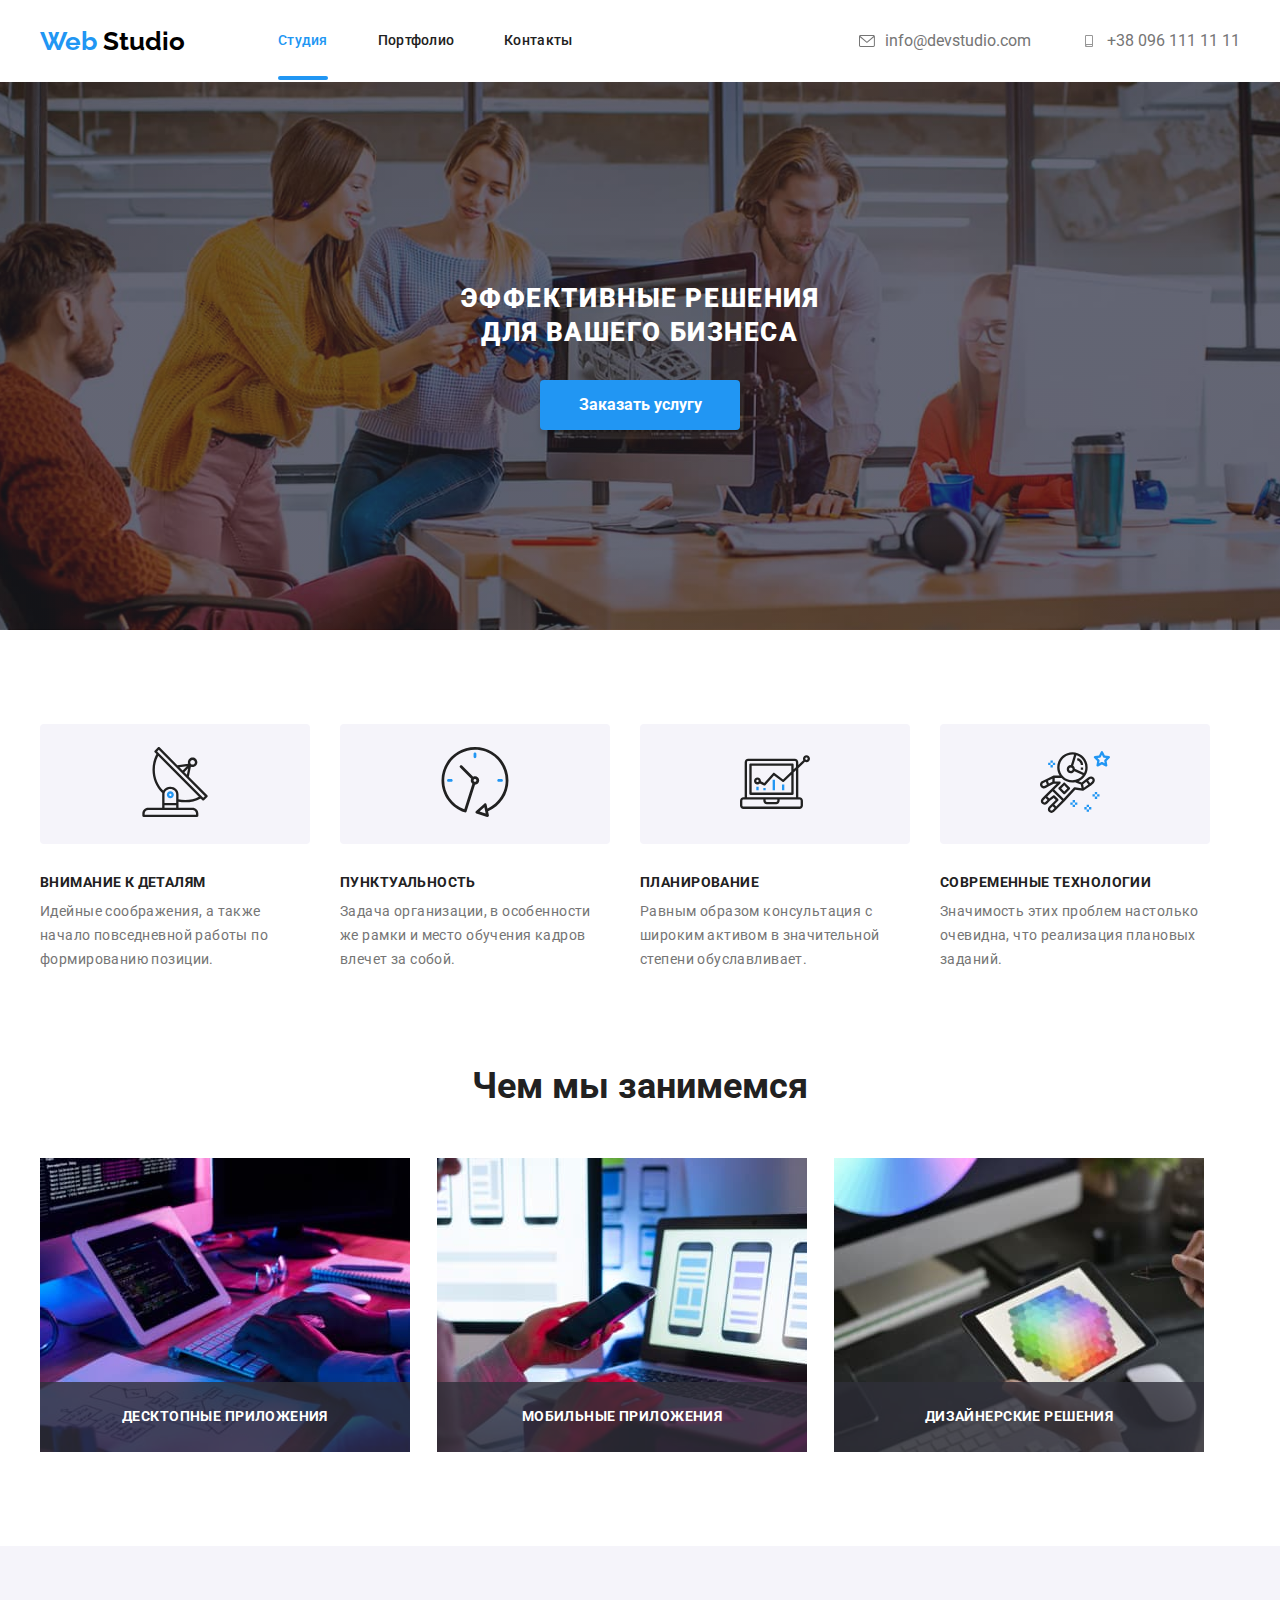
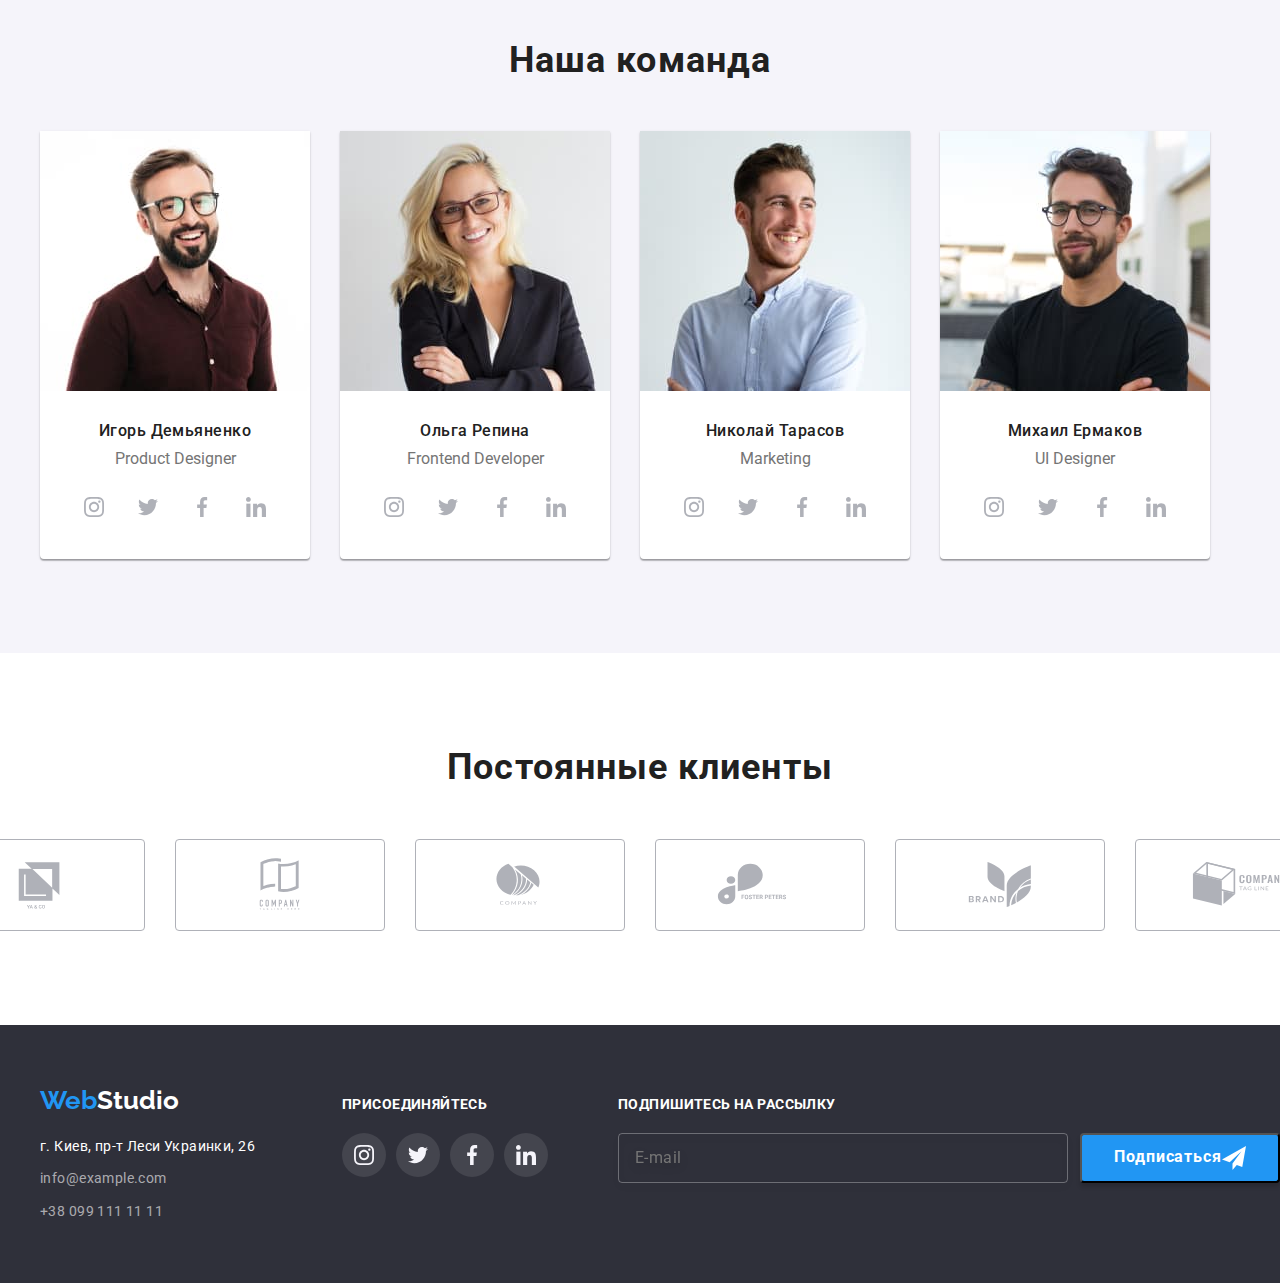
==== commit bb04fd77: "hw8" ====
--- a/index.html
+++ b/index.html
@@ -64,42 +64,42 @@
                 <ul class="list hero-list">
                     <li class="hero-list__item"> <div class="hero-list__container">
                         <a class="hero-list__link" href="">
-                        <svg class="info-icon" width="70" height="70">
+                        <svg class="hero-list__icon" width="70" height="70">
                             <use href="images/icon.svg#icon-antenna"></use>
                         </svg>
                     </a></div> 
                     <h3 class="title">Внимание к деталям</h3>
-                    <p class="title-content">Идейные соображения, а также начало повседневной работы по формированию позиции.</p></li>
+                    <p class="title__content">Идейные соображения, а также начало повседневной работы по формированию позиции.</p></li>
 
                     <li class="hero-list__item"><div class="hero-list__container">
                         <a class="hero-list__link" href="">
-                            <svg class="info-icon"  width="70" height="70">
+                            <svg class="hero-list__icon"  width="70" height="70">
                                 <use href="images/icon.svg#icon-clock"></use>
                             </svg>
                         </a>
                     </div>
                         <h3 class="title">Пунктуальность</h3>
-                        <p class="title-content">Задача организации, в особенности же рамки и место обучения кадров влечет за собой.</p></li>
+                        <p class="title__content">Задача организации, в особенности же рамки и место обучения кадров влечет за собой.</p></li>
                         
                         <li class="hero-list__item"><div class="hero-list__container">
                             <a class="hero-list__link" href="">
-                                <svg class="info-icon"  width="70" height="70">
+                                <svg class="hero-list__icon"  width="70" height="70">
                                     <use href="images/icon.svg#icon-diagram"></use>
                                 </svg>
                             </a>
                         </div>
                             <h3 class="title">Планирование</h3>
-                            <p class="title-content">Равным образом консультация с широким активом в значительной степени обуславливает.</p></li>
+                            <p class="title__content">Равным образом консультация с широким активом в значительной степени обуславливает.</p></li>
 
                             <li class="hero-list__item"><div class="hero-list__container">
                                 <a class="hero-list__link" href="">
-                                    <svg class="info-icon"  width="70" height="70">
+                                    <svg class="hero-list__icon"  width="70" height="70">
                                         <use href="images/icon.svg#icon-astronaut"></use>
                                     </svg>
                                 </a>
                             </div>
                                 <h3 class="title">Современные технологии</h3>
-                                <p class="title-content"> Значимость этих проблем настолько очевидна, что реализация плановых заданий.</p></li>
+                                <p class="title__content"> Значимость этих проблем настолько очевидна, что реализация плановых заданий.</p></li>
                 </ul>
                 </div>
             </section>
@@ -107,14 +107,14 @@
             <section class="work">
                 <div class="container">
                 <h2 class="work__title">  Чем мы занимемся</h2>
-                <ul class="list work__list">
-                    <li class="work__item"><img src="./images/work.jpg" alt="work" width="370" height="294"><div class="work__text">
+                <ul class="list work-list">
+                    <li class="work-list__item"><img src="./images/work.jpg" alt="work" width="370" height="294"><div class="work__text">
                         Десктопные приложения
                     </div> </li>
-                    <li class="work__item"><img src="./images/computer.jpg" alt="computer" width="370" height="294"><div class="work__text">
+                    <li class="work-list__item"><img src="./images/computer.jpg" alt="computer" width="370" height="294"><div class="work__text">
                         Мобильные приложения
                     </div></li>
-                    <li class="work__item"><img src="./images/tablet.jpg" alt="tablet" width="370" height="294"><div class="work__text">
+                    <li class="work-list__item"><img src="./images/tablet.jpg" alt="tablet" width="370" height="294"><div class="work__text">
                         Дизайнерские решения
                     </div></li>
                 </ul>
@@ -124,8 +124,13 @@
             <section class="team">
                 <div class="container">
                 <h2 class="team__title">Наша команда</h2>
-                <ul class="list team__list">
-                    <li class="team__item"><img src="./images/img-1.jpg" alt="Игорь Демьяненко" width="270" height="260">
+                <ul class="list team-list">
+                    <li class="team-list__item">
+                        <picture>
+                            <source srcset="./images/img-mob1x.jpg 1x,
+                                                        ./images/img-mob2x.jpg 2x" media="(max-width: 767px)" />
+                        <img src="./images/img-1.jpg" alt="Игорь Демьяненко">
+                        </picture>
                         <div class="team-container">
                             
                             <h3 class="team-container__subtitle">Игорь Демьяненко</h3>
@@ -168,7 +173,16 @@
                         </div>
                         
                     </li>
-                    <li class="team__item"><img src="./images/img-2.jpg" alt="Ольга Репина" width="270" height="260">
+                    <li class="team-list__item">
+                        <picture>
+                            <source
+                            srcset="./images/img-2mob-1x.jpg 1x,
+                                ./images/img-2mob-2x.jpg 2x " 
+                            media="(max-width: 767px)"
+                        />
+                            <img src="./images/img-2.jpg" alt="Ольга Репина" >
+                        </picture>
+                        
                         <div class="team-container">
                             <h3 class="team-container__subtitle">Ольга Репина</h3>
                             <p class="team-container__functions">Frontend Developer</p>
@@ -209,7 +223,13 @@
                             </ul>
                         </div>
                     </li>
-                    <li class="team__item"><img src="./images/img-3.jpg" alt="Николай Тарасов" width="270" height="260">
+                    <li class="team-list__item">
+                        <picture>
+                            <source srcset="./images/img-3mob-1x.jpg 1x,
+                                     ./images/img-3mob-2x.jpg 2x"
+                                      media="(max-width: 767px)" />
+                            <img src="./images/img-3.jpg" alt="Николай Тарасов">
+                        </picture>
                         <div class="team-container">
                             <h3 class="team-container__subtitle">Николай Тарасов</h3>
                             <p class="team-container__functions">Marketing</p>
@@ -250,7 +270,12 @@
                             </ul>
                         </div>
                     </li>
-                    <li class="team__item"><img src="./images/img-4.jpg" alt="Михаил Ермаков" width="270" height="260">
+                    <li class="team-list__item">
+                        <picture>
+                            <source srcset="./images/img-4mob-1x.jpg 1x,
+                         ./images/img-4mob-2x.jpg 2x" media="(max-width: 767px)" />
+                            <img src="./images/img-4.jpg" alt="Михаил Ермаков">
+                        </picture>
                         <div class="team-container">
                             <h3 class="team-container__subtitle">Михаил Ермаков</h3>
                             <p class="team-container__functions">UI Designer</p>
@@ -370,45 +395,45 @@
                 <span class="logo-footer__end">Studio</span>
             </a>
             <address>
-                <ul id="contact" class="list footer__contact">
-                    <li class="footer__contact--item maps-item"><a class="link footer-contact__maps" href=" https://www.google.com/maps/place/%D0%B1%D1%83%D0%BB%D1%8C%D0%B2%D0%B0%D1%80+%D0%9B%D0%B5%D1%81%D1%96+%D0%A3%D0%BA%D1%80%D0%B0%D1%97%D0%BD%D0%BA%D0%B8,+26,+%D0%9A%D0%B8%D1%97%D0%B2,+02000/@50.4265804,30.5296525,15z/data=!3m1!4b1!4m5!3m4!1s0x40d4cf0e033ecbe9:0x57a4dffefec77da0!8m2!3d50.4265807!4d30.5383858"> г. Киев, пр-т Леси Украинки, 26</a></li>
-                    <li class="footer__contact--item mail-item"><a class="link footer-contact__mail" href="mailto:info@example.com">info@example.com</a></li>
-                    <li class="footer__contact--item"><a class="link footer-contact__tel" href="tel:+380991111111">+38 099 111 11 11</a></li>
+                <ul id="contact" class="list footer-contact">
+                    <li class="footer-contact__item maps-item"><a class="link footer-contact__maps" href=" https://www.google.com/maps/place/%D0%B1%D1%83%D0%BB%D1%8C%D0%B2%D0%B0%D1%80+%D0%9B%D0%B5%D1%81%D1%96+%D0%A3%D0%BA%D1%80%D0%B0%D1%97%D0%BD%D0%BA%D0%B8,+26,+%D0%9A%D0%B8%D1%97%D0%B2,+02000/@50.4265804,30.5296525,15z/data=!3m1!4b1!4m5!3m4!1s0x40d4cf0e033ecbe9:0x57a4dffefec77da0!8m2!3d50.4265807!4d30.5383858"> г. Киев, пр-т Леси Украинки, 26</a></li>
+                    <li class="footer-contact__item mail-item"><a class="link footer-contact__mail" href="mailto:info@example.com">info@example.com</a></li>
+                    <li class="footer-contact__item"><a class="link footer-contact__tel" href="tel:+380991111111">+38 099 111 11 11</a></li>
                 </ul>
             </address>
             
             </div>
             <div class=" footer-center">
                 <h3 class="footer-center-title">присоединяйтесь</h3>
-                <ul class="footer-social-list list">
-                    <li class="footer-social-list__item ">
-                        <a href="" class="footer-social-list__link link">
-                            <svg class="footer-social-list__icon" width="20" height="20">
+                <ul class="footer-social list">
+                    <li class="footer-social__item ">
+                        <a href="" class="footer-social__link link">
+                            <svg class="footer-social__icon" width="20" height="20">
                                 <use href="./images/icon.svg#icon-instagram" >
                                 </use>
                             </svg>
 
                         </a>
                     </li>
-                        <li class="footer-social-list__item ">
-                            <a href="" class="footer-social-list__link link">
-                                <svg class="footer-social-list__icon" width="20" height="20">
+                        <li class="footer-social__item ">
+                            <a href="" class="footer-social__link link">
+                                <svg class="footer-social__icon" width="20" height="20">
                                     <use href="./images/icon.svg#icon-twitter" >
                                     </use>
                                 </svg>
                             </a>
                         </li>
-                            <li class="footer-social-list__item ">
-                                <a href="" class="footer-social-list__link link">
-                                    <svg class="footer-social-list__icon" width="20" height="20">
+                            <li class="footer-social__item ">
+                                <a href="" class="footer-social__link link">
+                                    <svg class="footer-social__icon" width="20" height="20">
                                         <use href="./images/icon.svg#icon-facebook" >
                                         </use>
                                     </svg>
                                 </a>
                             </li>
-                                <li class="footer-social-list__item ">
-                                    <a href="" class="footer-social-list__link link">   
-                                        <svg class="footer-social-list__icon" width="20" height="20">
+                                <li class="footer-social__item ">
+                                    <a href="" class="footer-social__link link">   
+                                        <svg class="footer-social__icon" width="20" height="20">
                                             <use href="./images/icon.svg#icon-linkedin" >
                                             </use>
                                         </svg>
--- a/css/main.min.css
+++ b/css/main.min.css
@@ -1,2 +1,2 @@
-body{font-family:'Roboto', sans-serif;font-weight:normal;background:#E5E5E5;color:#212121}h1,h2,h3,h4,h5,h6,p,ul,li{margin:0;padding:0}img{display:block;max-width:100%}.list{list-style:none}.container{width:100%;margin:0 auto;padding:0 15px}@media screen and (min-width: 480px){.container{width:480px;margin:0 auto;padding:0 15px}}@media screen and (min-width: 768px){.container{width:768px}}@media screen and (min-width: 1200px){.container{width:1200px}}.link{color:#212121;text-decoration:none;cursor:pointer}.header__container,.site-list,.connect__list--link,.hero-list__container,.social-list,.social-list__link,.customer-list__link,.footer-social-list,.footer-social-list__link,.button-footer-form,.portfolio__main,.polisity-label,.button-checkbox{display:-webkit-box;display:-ms-flexbox;display:flex;-webkit-box-pack:center;-ms-flex-pack:center;justify-content:center;-webkit-box-align:center;-ms-flex-align:center;align-items:center}.visually-hidden{position:absolute;width:1px;height:1px;margin:-1px;border:0;padding:0;white-space:nowrap;-webkit-clip-path:inset(100%);clip-path:inset(100%);clip:rect(0 0 0 0);overflow:hidden}:root{--first-color: #212121;--accent-color: #2196F3;--second-color: #757575;--other-color: #FFFFFF;--font-main:"Roboto", sans-serif;--font-second: "Raleway"}.page__header{background:var(--other-color)}.list{list-style:none}.page__header--portfolio{border-bottom:1px solid #ECECEC;background:var(--other-color)}@media screen and (max-width: 767px){.header__container{height:60px}}@media screen and (max-width: 767px){.site-list{display:none}}.connect{margin-left:auto}@media screen and (max-width: 767px){.connect{display:none}}.site-list__item:not(:last-child){margin-right:50px}.site-list{font-weight:500;font-size:14px;letter-spacing:0.02em;line-height:1.14;text-align:center}.connect__list{display:-webkit-box;display:-ms-flexbox;display:flex}.link__start{margin-right:50px}.connect__list--link{color:var(--second-color);-webkit-transition:color 250ms cubic-bezier(0.4, 0, 0.2, 1);transition:color 250ms cubic-bezier(0.4, 0, 0.2, 1);padding:32px 0}.connect__list--link:hover,.connect__list--link:focus{color:var(--accent-color)}.connect__list--link:focus .connect__icon--mail,.connect__list--link:focus .connect__icon--tel,.connect__list--link:hover .connect__icon--mail,.connect__list--link:hover .connect__icon--tel{fill:var(--accent-color)}.connect__icon--mail,.connect__icon--tel{margin-right:10px;fill:var(--second-color);-webkit-transition:fill 250ms cubic-bezier(0.4, 0, 0.2, 1);transition:fill 250ms cubic-bezier(0.4, 0, 0.2, 1)}.site-list__item:hover .link,.site-list__item:focus .link{color:var(--accent-color)}.site-list__link{position:relative;-webkit-transition:color 250ms cubic-bezier(0.4, 0, 0.2, 1);transition:color 250ms cubic-bezier(0.4, 0, 0.2, 1);padding:32px 0}.site-list__link.active::after{display:-webkit-box;display:-ms-flexbox;display:flex;content:'';position:absolute;width:100%;height:4px;bottom:0;background:var(--accent-color);border-radius:2px}.header__logo{text-decoration:none;margin-right:93px;font-weight:bold;font-size:26px;line-height:31px;font-family:var(--font-second);font-style:normal;font-weight:bold;font-size:26px;line-height:1.19}@media screen and (max-width: 767px){.header__logo{position:absolute;left:15px}}.header__logo--start{color:var(--accent-color)}.header__logo--end{color:#000}@media screen and (max-width: 767px){.order{background:#2F303A;background-image:-webkit-gradient(linear, left top, left bottom, from(rgba(47,48,58,0.4)), to(rgba(47,48,58,0.4))),url(../images/hero-bg-mob.jpg);background-image:linear-gradient(rgba(47,48,58,0.4), rgba(47,48,58,0.4)),url(../images/hero-bg-mob.jpg);background-repeat:no-repeat;background-position:center;background-size:cover;padding:200px 0}}@media screen and (max-width: 767px) and (min-device-pixel-ratio: 2), screen and (max-width: 767px) and (-webkit-min-device-pixel-ratio: 2), screen and (max-width: 767px) and (min-resolution: 192dpi), screen and (max-width: 767px) and (min-resolution: 2dppx){.order{background:#2F303A;background-image:-webkit-gradient(linear, left top, left bottom, from(rgba(47,48,58,0.4)), to(rgba(47,48,58,0.4))),url(../images/hero-bg-mob2x.jpg);background-image:linear-gradient(rgba(47,48,58,0.4), rgba(47,48,58,0.4)),url(../images/hero-bg-mob2x.jpg);background-repeat:no-repeat;background-position:center;background-size:cover}}@media screen and (min-width: 768px){.order{background:#2F303A;background-image:-webkit-gradient(linear, left top, left bottom, from(rgba(47,48,58,0.4)), to(rgba(47,48,58,0.4))),url(../images/hero-bg-tab.jpg);background-image:linear-gradient(rgba(47,48,58,0.4), rgba(47,48,58,0.4)),url(../images/hero-bg-tab.jpg);background-repeat:no-repeat;background-position:center;background-size:cover;padding:200px 0}}@media screen and (min-width: 1200px){.order{padding-top:200px;padding-bottom:200px;text-align:center;background:#2F303A;background-image:-webkit-gradient(linear, left top, left bottom, from(rgba(47,48,58,0.4)), to(rgba(47,48,58,0.4))),url(../images/hero-bg.jpg);background-image:linear-gradient(rgba(47,48,58,0.4), rgba(47,48,58,0.4)),url(../images/hero-bg.jpg);background-repeat:no-repeat;background-position:center;background-size:cover}}.order-text{width:696px;margin-left:auto;margin-right:auto;margin-bottom:30px;font-weight:900;font-size:44px;line-height:1.3;text-align:center;color:var(--other-color);letter-spacing:0.06em;text-transform:uppercase}@media screen and (max-width: 767px){.order-text{width:360px;font-size:26px;text-align:center}}@media screen and (min-width: 768px){.order-text{width:360px;font-size:26px;text-align:center}}@media screen and (max-width: 767px){.order-title{text-align:center}}@media screen and (min-width: 768px){.order-title{text-align:center}}.order-button{background:var(--accent-color);-webkit-box-shadow:0px 4px 4px rgba(0,0,0,0.15);box-shadow:0px 4px 4px rgba(0,0,0,0.15);border-radius:4px;color:var(--other-color);width:200px;height:50px}.order-button:hover .button,.order-button:focus .button{color:#188CE8}.button-text{font-family:var(--font-main);font-style:normal;font-weight:bold;font-size:16px;line-height:1.87}.hero{background:var(--other-color);padding-bottom:94px;padding-top:94px}@media screen and (min-width: 1200px){.hero-list{display:-webkit-box;display:-ms-flexbox;display:flex;-webkit-box-align:center;-ms-flex-align:center;align-items:center}}.title{font-weight:bold;font-size:14px;line-height:1,14;letter-spacing:0.03em;text-transform:uppercase;margin-bottom:10px}@media screen and (max-width: 767px){.title{text-align:center;margin-bottom:10px}}.title-content{font-size:14px;line-height:1.71;color:var(--second-color);letter-spacing:0.03em}@media screen and (max-width: 767px){.title-content{margin-bottom:30px}}.hero-list__container{height:120px;background:#F5F4FA;border-radius:4px;margin-bottom:30px}@media screen and (min-width: 1200px){.hero-list__item{margin-right:30px;min-width:270px}}.work{text-align:center;background:var(--other-color);padding-bottom:94px}@media screen and (max-width: 767px){.work{display:none}}.work__list{display:-webkit-box;display:-ms-flexbox;display:flex}.work__item:not(:last-child){margin-right:27px}.work__title{font-weight:bold;font-size:36px;line-height:1.16;margin-bottom:50px;margin-left:auto;margin-right:auto}.work__item{position:relative}.work__text{position:absolute;left:0;bottom:0;width:100%;height:70px;padding:27px 0;font-weight:bold;font-size:14px;line-height:1.14;text-align:center;letter-spacing:0.03em;text-transform:uppercase;background:rgba(47,48,58,0.8);color:var(--other-color)}.team{background:#F5F4FA;text-align:center;display:-webkit-box;display:-ms-flexbox;display:flex;padding-bottom:94px;padding-top:94px}@media screen and (min-width: 1200px){.team__list{display:-webkit-box;display:-ms-flexbox;display:flex}}.team__item:not(:last-child){margin-right:30px}.team__item{background:var(--other-color);-webkit-box-shadow:0px 1px 3px rgba(0,0,0,0.12),0px 1px 1px rgba(0,0,0,0.14),0px 2px 1px rgba(0,0,0,0.2);box-shadow:0px 1px 3px rgba(0,0,0,0.12),0px 1px 1px rgba(0,0,0,0.14),0px 2px 1px rgba(0,0,0,0.2);border-radius:0px 0px 4px 4px}.team-container{padding:30px 0 30px 0}.team__title{-webkit-box-pack:center;-ms-flex-pack:center;justify-content:center;font-weight:bold;font-size:36px;line-height:1.16;letter-spacing:0.03em;display:-webkit-box;display:-ms-flexbox;display:flex;margin-left:auto;margin-right:auto;margin-bottom:50px}.team-container__subtitle{font-weight:500;font-size:16px;line-height:1.187;letter-spacing:0.03em;margin-bottom:10px}.team-container__functions{font-size:16px;line-height:1.18;color:var(--second-color);margin-bottom:16px}.social-list__link{width:44px;height:44px;background-color:var(--other-color);border-radius:50%;-webkit-transition:background-color 250ms cubic-bezier(0.4, 0, 0.2, 1);transition:background-color 250ms cubic-bezier(0.4, 0, 0.2, 1)}.social-list__link:hover,.social-list__link:focus{background-color:var(--accent-color)}.social-list__link:hover .social-list__icon,.social-list__link:focus .social-list__icon{fill:var(--other-color)}.social-list__item+.social-list__item{margin-left:10px}.social-list__icon{fill:#AFB1B8;-webkit-transition:fill 250ms cubic-bezier(0.4, 0, 0.2, 1);transition:fill 250ms cubic-bezier(0.4, 0, 0.2, 1)}.customer{padding:94px 0;background-color:var(--other-color)}.customer__title{font-weight:bold;font-size:36px;line-height:1.15;text-align:center;letter-spacing:0.03em;margin-bottom:50px}@media screen and (min-width: 1200px){.customer-list{display:-webkit-box;display:-ms-flexbox;display:flex;-webkit-box-pack:center;-ms-flex-pack:center;justify-content:center;margin-left:-30px}}.customer-list__item{display:-webkit-box;display:-ms-flexbox;display:flex;-ms-flex-preferred-size:calc(100% / 6 - 30px);flex-basis:calc(100% / 6 - 30px);margin-left:30px}.customer-list__link{border:1px solid #AFB1B8;-webkit-box-sizing:border-box;box-sizing:border-box;border-radius:4px;width:170px;height:92px;-webkit-transition:border-color 250ms cubic-bezier(0.4, 0, 0.2, 1);transition:border-color 250ms cubic-bezier(0.4, 0, 0.2, 1)}.customer-list__icon{fill:#AFB1B8;-webkit-transition:fill 250ms cubic-bezier(0.4, 0, 0.2, 1);transition:fill 250ms cubic-bezier(0.4, 0, 0.2, 1)}.customer-list__link:hover,.customer-list__link:focus{border-color:var(--accent-color)}.customer-list__link:focus .customer-list__icon,.customer-list__link:hover .customer-list__icon{fill:var(--accent-color)}@media screen and (min-width: 1200px){.main-footer{display:-webkit-box;display:-ms-flexbox;display:flex;-webkit-box-align:baseline;-ms-flex-align:baseline;align-items:baseline}}.contact-footer{background:#2F303A;padding:60px 0;margin-left:auto;margin-right:auto}.contact-link{color:var(--second-color)}.footer__contact--item:hover .link,.footer__contact--item:focus .link{color:var(--accent-color)}.footer-left{text-decoration:none;margin-right:70px}.logo-footer{display:-webkit-box;display:-ms-flexbox;display:flex;padding:0;margin-bottom:20px;text-decoration:none;margin-right:93px;font-weight:bold;font-size:26px;line-height:31px;font-family:var(--font-second);font-style:normal;font-weight:bold;font-size:26px;line-height:1.19}.logo-footer__start{color:var(--accent-color)}.logo-footer__end{color:var(--other-color)}.web-studio-color-studio-footer{color:var(--other-color)}.footer-contact__maps{font-style:normal;font-weight:normal;font-size:14px;line-height:1.5;color:var(--other-color);letter-spacing:0.03em;margin-bottom:20px;-webkit-transition:color 250ms cubic-bezier(0.4, 0, 0.2, 1);transition:color 250ms cubic-bezier(0.4, 0, 0.2, 1)}.maps-item{margin-bottom:9px}.mail-item{margin-bottom:9px}.footer-contact__mail,.footer-contact__tel{font-style:normal;font-weight:normal;font-size:14px;line-height:24px;letter-spacing:0.03em;color:rgba(255,255,255,0.6);-webkit-transition:color 250ms cubic-bezier(0.4, 0, 0.2, 1);transition:color 250ms cubic-bezier(0.4, 0, 0.2, 1)}.footer-center-title{color:var(--other-color);font-weight:bold;font-size:14px;line-height:1.33;letter-spacing:0.03em;text-transform:uppercase;margin-bottom:20px}.footer-social-list__item+.footer-social-list__item{margin-left:10px}.footer-social-list__link{width:44px;height:44px;border-radius:50%;background-color:rgba(255,255,255,0.1);-webkit-transition:background-color 250ms cubic-bezier(0.4, 0, 0.2, 1);transition:background-color 250ms cubic-bezier(0.4, 0, 0.2, 1)}.footer-social-list__icon{fill:#F5F4FA}.footer-social-list__link:hover,.footer-social-list__link:focus{background-color:var(--accent-color)}.footer-right{margin-left:70px}@media screen and (min-width: 1200px){.footer-form-field{position:relative;display:-webkit-box;display:-ms-flexbox;display:flex}}.footer-right__title{margin-bottom:20px;font-weight:bold;font-size:14px;line-height:1.14;letter-spacing:0.03em;text-transform:uppercase;color:var(--other-color)}.footer-form-field input{padding:16px;letter-spacing:0.03em;font-weight:normal;font-size:16px;line-height:20px;color:rgba(255,255,255,0.6)}.footer-input-email{width:450px;height:50px;border:1px solid rgba(255,255,255,0.3);-webkit-box-sizing:border-box;box-sizing:border-box;-webkit-filter:drop-shadow(0px 4px 4px rgba(0,0,0,0.15));filter:drop-shadow(0px 4px 4px rgba(0,0,0,0.15));border-radius:4px;background:none}.footer-label-email{position:absolute;top:50%;left:15px;-webkit-transform:translateY(-50%);transform:translateY(-50%)}.button-footer-form{width:200px;height:50px;margin-left:12px;background:var(--accent-color);-webkit-box-shadow:0px 4px 4px rgba(0,0,0,0.15);box-shadow:0px 4px 4px rgba(0,0,0,0.15);border-radius:4px}.footer-button-text{letter-spacing:0.06em;font-weight:bold;font-size:16px;line-height:2.14;color:var(--other-color)}.form-send-icon{margin-left:10px}.portfolio-section{background:var(--other-color);padding-bottom:94px;padding-top:94px}.portfolio__main{margin-bottom:56px}.portfolio__list{display:-webkit-box;display:-ms-flexbox;display:flex;-ms-flex-wrap:wrap;flex-wrap:wrap;margin-top:-30px;margin-left:-30px}.portfolio__list--image{-ms-flex-preferred-size:calc(100% / 3 - 30px);flex-basis:calc(100% / 3 - 30px);margin-left:30px;margin-top:30px;outline:1px solid #EEEEEE;width:100%;-webkit-transition:-webkit-box-shadow 250ms cubic-bezier(0.4, 0, 0.2, 1);transition:-webkit-box-shadow 250ms cubic-bezier(0.4, 0, 0.2, 1);transition:box-shadow 250ms cubic-bezier(0.4, 0, 0.2, 1);transition:box-shadow 250ms cubic-bezier(0.4, 0, 0.2, 1), -webkit-box-shadow 250ms cubic-bezier(0.4, 0, 0.2, 1)}.portfolio__list--image:focus,.portfolio__list--image:hover{-webkit-box-shadow:0px 1px 1px rgba(0,0,0,0.12),0px 4px 4px rgba(0,0,0,0.06),1px 4px 6px rgba(0,0,0,0.16);box-shadow:0px 1px 1px rgba(0,0,0,0.12),0px 4px 4px rgba(0,0,0,0.06),1px 4px 6px rgba(0,0,0,0.16)}.portfolio__list--image:hover .portfolio__overlay{-webkit-transform:translateY(0);transform:translateY(0)}.thumb__portfolio{position:relative;overflow:hidden}.portfolio__overlay{position:absolute;top:0;left:0;width:100%;height:100%;-webkit-transform:translateY(101%);transform:translateY(101%);width:370px;height:294px;-webkit-transition:-webkit-transform 250ms cubic-bezier(0.4, 0, 0.2, 1);transition:-webkit-transform 250ms cubic-bezier(0.4, 0, 0.2, 1);transition:transform 250ms cubic-bezier(0.4, 0, 0.2, 1);transition:transform 250ms cubic-bezier(0.4, 0, 0.2, 1), -webkit-transform 250ms cubic-bezier(0.4, 0, 0.2, 1);background:rgba(33,150,243,0.9)}.portfolio__overlay--text{position:absolute;top:50%;left:50%;-webkit-transform:translate(-50%, -50%);transform:translate(-50%, -50%);width:322px;height:168px;font-weight:normal;font-size:18px;line-height:1.55;letter-spacing:0.03em;color:var(--other-color)}.portfolio__paragraf{padding:20px 24px}.portfolio__paragraf--title{font-weight:bold;font-size:18px;line-height:2;letter-spacing:0.06em;margin-bottom:4px}.portfolio__paragraf--function{color:var(--second-color);font-size:16px;line-height:1.87;letter-spacing:0.03em}.portfolio-container{margin:0 auto}.current{color:var(--accent-color)}.portfolio__list--button,.order-button{cursor:pointer;border:none}.portfolio__list--button{background:#F5F4FA;border-radius:4px;color:var(--brand-color);margin-right:8px;-webkit-transition:color 250ms cubic-bezier(0.4, 0, 0.2, 1),background-color 250ms cubic-bezier(0.4, 0, 0.2, 1),-webkit-box-shadow 250ms cubic-bezier(0.4, 0, 0.2, 1);transition:color 250ms cubic-bezier(0.4, 0, 0.2, 1),background-color 250ms cubic-bezier(0.4, 0, 0.2, 1),-webkit-box-shadow 250ms cubic-bezier(0.4, 0, 0.2, 1);transition:color 250ms cubic-bezier(0.4, 0, 0.2, 1),box-shadow 250ms cubic-bezier(0.4, 0, 0.2, 1),background-color 250ms cubic-bezier(0.4, 0, 0.2, 1);transition:color 250ms cubic-bezier(0.4, 0, 0.2, 1),box-shadow 250ms cubic-bezier(0.4, 0, 0.2, 1),background-color 250ms cubic-bezier(0.4, 0, 0.2, 1),-webkit-box-shadow 250ms cubic-bezier(0.4, 0, 0.2, 1)}.portfolio__list--button:focus,.portfolio__list--button:hover{background-color:var(--accent-color);color:#F5F4FA;-webkit-box-shadow:0px 3px 1px rgba(0,0,0,0.1),0px 1px 2px rgba(0,0,0,0.08),0px 2px 2px rgba(0,0,0,0.12);box-shadow:0px 3px 1px rgba(0,0,0,0.1),0px 1px 2px rgba(0,0,0,0.08),0px 2px 2px rgba(0,0,0,0.12)}.current{color:var(--accent-color)}.button-all{font-family:var(--font-main);font-weight:500;font-size:16px;line-height:1.62;letter-spacing:0.03em;width:73px;height:38px;left:495px;top:174px}.button-web{font-family:var(--font-main);font-weight:500;font-size:16px;line-height:1.62;letter-spacing:0.03em;width:128px;height:38px;left:576px;top:174px}.button-app{font-family:var(--font-main);font-weight:500;font-size:16px;line-height:1.62;letter-spacing:0.03em;width:145px;height:38px;left:712px;top:174px}.button-design{font-family:var(--font-main);font-weight:500;font-size:16px;line-height:1.62;letter-spacing:0.03em;width:103px;height:38px;left:865px;top:174px}.button-marketing{font-family:var(--font-main);font-weight:500;font-size:16px;line-height:1.62;letter-spacing:0.03em;width:130px;height:38px;left:976px;top:174px}.portfolio{font-weight:500;font-size:16px;line-height:1.62}.portfolio__paragraf--title{font-weight:bold;font-size:18px;line-height:2;letter-spacing:0.06em}.title-function{font-size:16px;line-height:1.87;color:var(--second-color);letter-spacing:0.03em}textarea{resize:none}.modal{position:absolute;left:50%;top:50%;-webkit-transform:translate(-50%, -50%);transform:translate(-50%, -50%);width:528px;height:581px;background:var(--other-color);-webkit-box-shadow:0px 1px 3px rgba(0,0,0,0.12),0px 1px 1px rgba(0,0,0,0.14),0px 2px 1px rgba(0,0,0,0.2);box-shadow:0px 1px 3px rgba(0,0,0,0.12),0px 1px 1px rgba(0,0,0,0.14),0px 2px 1px rgba(0,0,0,0.2);border-radius:4px;-webkit-transition:background 250ms cubic-bezier(0.4, 0, 0.2, 1);transition:background 250ms cubic-bezier(0.4, 0, 0.2, 1)}.backdrop{position:fixed;left:0px;top:0px;width:100%;height:100%;background:rgba(0,0,0,0.2);-webkit-transition:background 250ms cubic-bezier(0.4, 0, 0.2, 1);transition:background 250ms cubic-bezier(0.4, 0, 0.2, 1)}.backdrop.is-hidden{pointer-events:none;opacity:0;visibility:hidden}.modal-icon{position:absolute;top:0;right:0;margin:6px;padding:0;cursor:pointer;-webkit-transition:fill 250ms cubic-bezier(0.4, 0, 0.2, 1);transition:fill 250ms cubic-bezier(0.4, 0, 0.2, 1)}.modal-icon:hover{fill:var(--accent-color)}.modal-button{position:absolute;top:0;right:0;margin:8px;width:30px;height:30px;border-radius:50%;background:var(--other-color);border:1px solid rgba(0,0,0,0.1)}.modal-title{font-weight:bold;font-size:20px;line-height:23px;text-align:center;letter-spacing:0.03em;color:var(--first-color);margin:40px auto 30px auto}.form{padding:0;margin:0;width:448px;margin-left:auto;margin-right:auto}.form-field{display:-webkit-box;display:-ms-flexbox;display:flex;-webkit-box-orient:vertical;-webkit-box-direction:normal;-ms-flex-direction:column;flex-direction:column;position:relative}.form-label{margin-bottom:4px;font-weight:normal;font-size:12px;line-height:1.16;letter-spacing:0.01em;color:var(--second-color)}.form-input{padding-left:42px;width:100%;height:40px;margin-bottom:10px;border:1px solid rgba(33,33,33,0.2);-webkit-box-sizing:border-box;box-sizing:border-box;border-radius:4px;outline:none;cursor:pointer;-webkit-transition:border-color 250ms cubic-bezier(0.4, 0, 0.2, 1);transition:border-color 250ms cubic-bezier(0.4, 0, 0.2, 1)}.form-input:focus{border-color:var(--accent-color)}.form-icon{position:absolute;top:55%;left:15px;-webkit-transform:translateY(-50%);transform:translateY(-50%)}.form-input:focus+.form-icon{fill:var(--accent-color);-webkit-transition:fill 250ms cubic-bezier(0.4, 0, 0.2, 1);transition:fill 250ms cubic-bezier(0.4, 0, 0.2, 1)}.form-coments{padding:12px 16px;height:120px;border:1px solid rgba(33,33,33,0.2);-webkit-box-sizing:border-box;box-sizing:border-box;border-radius:4px}.polisity-label{font-weight:normal;font-size:14px;line-height:1.2;letter-spacing:0.03em;color:var(--second-color)}.polisity-label::before{content:'';width:15px;height:15px;border:1px solid var(--first-color);border-radius:2px;margin-right:7px}.polisity-check:checked+.polisity-label::before{border:none;background-image:url(../images/icon-check.svg);background-repeat:no-repeat;background-position:center;block-size:cover}.polisity-link{color:var(--accent-color)}.checkbox-content{padding:20px 0 30px 0}.button-checkbox{margin:0 auto;font-weight:bold;font-size:16px;line-height:1.87;width:200px;height:50px;background:#188CE8;-webkit-box-shadow:0px 4px 4px rgba(0,0,0,0.15);box-shadow:0px 4px 4px rgba(0,0,0,0.15);border-radius:4px;color:var(--other-color)}
+body{font-family:'Roboto', sans-serif;font-weight:normal;background:#E5E5E5;color:#212121}h1,h2,h3,h4,h5,h6,p,ul,li{margin:0;padding:0}img{display:block;max-width:100%}.list{list-style:none}.container{width:100%;margin:0 auto;padding:0 15px}@media screen and (min-width: 480px){.container{width:480px;margin:0 auto;padding:0 15px}}@media screen and (min-width: 768px){.container{width:768px}}@media screen and (min-width: 1200px){.container{width:1200px}}.link{color:#212121;text-decoration:none;cursor:pointer}.header__container,.site-list,.connect__list--link,.hero-list__container,.social-list,.social-list__link,.customer-list__link,.footer-social,.footer-social__link,.button-footer-form,.portfolio-main,.polisity-label,.button-checkbox{display:-webkit-box;display:-ms-flexbox;display:flex;-webkit-box-pack:center;-ms-flex-pack:center;justify-content:center;-webkit-box-align:center;-ms-flex-align:center;align-items:center}.visually-hidden{position:absolute;width:1px;height:1px;margin:-1px;border:0;padding:0;white-space:nowrap;-webkit-clip-path:inset(100%);clip-path:inset(100%);clip:rect(0 0 0 0);overflow:hidden}:root{--first-color: #212121;--accent-color: #2196F3;--second-color: #757575;--other-color: #FFFFFF;--font-main:"Roboto", sans-serif;--font-second: "Raleway"}.page__header{background:var(--other-color)}.list{list-style:none}.page__header--portfolio{border-bottom:1px solid #ECECEC;background:var(--other-color)}@media screen and (max-width: 767px){.header__container{height:60px}}@media screen and (max-width: 767px){.site-list{display:none}}.connect{margin-left:auto}@media screen and (max-width: 767px){.connect{display:none}}.site-list__item:not(:last-child){margin-right:50px}.site-list{font-weight:500;font-size:14px;letter-spacing:0.02em;line-height:1.14;text-align:center}.connect__list{display:-webkit-box;display:-ms-flexbox;display:flex}.link__start{margin-right:50px}.connect__list--link{color:var(--second-color);-webkit-transition:color 250ms cubic-bezier(0.4, 0, 0.2, 1);transition:color 250ms cubic-bezier(0.4, 0, 0.2, 1);padding:32px 0}.connect__list--link:hover,.connect__list--link:focus{color:var(--accent-color)}.connect__list--link:focus .connect__icon--mail,.connect__list--link:focus .connect__icon--tel,.connect__list--link:hover .connect__icon--mail,.connect__list--link:hover .connect__icon--tel{fill:var(--accent-color)}.connect__icon--mail,.connect__icon--tel{margin-right:10px;fill:var(--second-color);-webkit-transition:fill 250ms cubic-bezier(0.4, 0, 0.2, 1);transition:fill 250ms cubic-bezier(0.4, 0, 0.2, 1)}.site-list__item:hover .link,.site-list__item:focus .link{color:var(--accent-color)}.site-list__link{position:relative;-webkit-transition:color 250ms cubic-bezier(0.4, 0, 0.2, 1);transition:color 250ms cubic-bezier(0.4, 0, 0.2, 1);padding:32px 0}.site-list__link.active::after{display:-webkit-box;display:-ms-flexbox;display:flex;content:'';position:absolute;width:100%;height:4px;bottom:0;background:var(--accent-color);border-radius:2px}.header__logo{text-decoration:none;margin-right:93px;font-weight:bold;font-size:26px;line-height:31px;font-family:var(--font-second);font-style:normal;font-weight:bold;font-size:26px;line-height:1.19}@media screen and (max-width: 767px){.header__logo{position:absolute;left:15px}}.header__logo--start{color:var(--accent-color)}.header__logo--end{color:#000}@media screen and (max-width: 767px){.order{background:#2F303A;background-image:-webkit-gradient(linear, left top, left bottom, from(rgba(47,48,58,0.4)), to(rgba(47,48,58,0.4))),url(../images/hero-bg-mob.jpg);background-image:linear-gradient(rgba(47,48,58,0.4), rgba(47,48,58,0.4)),url(../images/hero-bg-mob.jpg);background-repeat:no-repeat;background-position:center;background-size:cover;padding:200px 0}}@media screen and (max-width: 767px) and (min-device-pixel-ratio: 2), screen and (max-width: 767px) and (-webkit-min-device-pixel-ratio: 2), screen and (max-width: 767px) and (min-resolution: 192dpi), screen and (max-width: 767px) and (min-resolution: 2dppx){.order{background:#2F303A;background-image:-webkit-gradient(linear, left top, left bottom, from(rgba(47,48,58,0.4)), to(rgba(47,48,58,0.4))),url(../images/hero-bg-mob2x.jpg);background-image:linear-gradient(rgba(47,48,58,0.4), rgba(47,48,58,0.4)),url(../images/hero-bg-mob2x.jpg);background-repeat:no-repeat;background-position:center;background-size:cover}}@media screen and (min-width: 768px){.order{background:#2F303A;background-image:-webkit-gradient(linear, left top, left bottom, from(rgba(47,48,58,0.4)), to(rgba(47,48,58,0.4))),url(../images/hero-bg-tab.jpg);background-image:linear-gradient(rgba(47,48,58,0.4), rgba(47,48,58,0.4)),url(../images/hero-bg-tab.jpg);background-repeat:no-repeat;background-position:center;background-size:cover;padding:200px 0}}@media screen and (min-width: 1200px){.order{padding-top:200px;padding-bottom:200px;text-align:center;background:#2F303A;background-image:-webkit-gradient(linear, left top, left bottom, from(rgba(47,48,58,0.4)), to(rgba(47,48,58,0.4))),url(../images/hero-bg.jpg);background-image:linear-gradient(rgba(47,48,58,0.4), rgba(47,48,58,0.4)),url(../images/hero-bg.jpg);background-repeat:no-repeat;background-position:center;background-size:cover}}.order-text{width:696px;margin-left:auto;margin-right:auto;margin-bottom:30px;font-weight:900;font-size:44px;line-height:1.3;text-align:center;color:var(--other-color);letter-spacing:0.06em;text-transform:uppercase}@media screen and (max-width: 767px){.order-text{width:360px;font-size:26px;text-align:center}}@media screen and (min-width: 768px){.order-text{width:360px;font-size:26px;text-align:center}}@media screen and (max-width: 767px){.order-title{text-align:center}}@media screen and (min-width: 768px){.order-title{text-align:center}}.order-button{background:var(--accent-color);-webkit-box-shadow:0px 4px 4px rgba(0,0,0,0.15);box-shadow:0px 4px 4px rgba(0,0,0,0.15);border-radius:4px;color:var(--other-color);width:200px;height:50px}.order-button:hover .button,.order-button:focus .button{color:#188CE8}.button-text{font-family:var(--font-main);font-style:normal;font-weight:bold;font-size:16px;line-height:1.87}.hero{background:var(--other-color);padding-bottom:94px;padding-top:94px}@media screen and (min-width: 1200px){.hero-list{display:-webkit-box;display:-ms-flexbox;display:flex;-webkit-box-align:center;-ms-flex-align:center;align-items:center}}.title{font-weight:bold;font-size:14px;line-height:1,14;letter-spacing:0.03em;text-transform:uppercase;margin-bottom:10px}@media screen and (max-width: 767px){.title{text-align:center;margin-bottom:10px}}.title__content{font-size:14px;line-height:1.71;color:var(--second-color);letter-spacing:0.03em}@media screen and (max-width: 767px){.title__content{margin-bottom:30px}}.hero-list__container{height:120px;background:#F5F4FA;border-radius:4px;margin-bottom:30px}@media screen and (min-width: 1200px){.hero-list__item{margin-right:30px;min-width:270px}}.work{text-align:center;background:var(--other-color);padding-bottom:94px}@media screen and (max-width: 767px){.work{display:none}}.work-list{display:-webkit-box;display:-ms-flexbox;display:flex}.work-list__item:not(:last-child){margin-right:27px}.work__title{font-weight:bold;font-size:36px;line-height:1.16;margin-bottom:50px;margin-left:auto;margin-right:auto}.work-list__item{position:relative}.work__text{position:absolute;left:0;bottom:0;width:100%;height:70px;padding:27px 0;font-weight:bold;font-size:14px;line-height:1.14;text-align:center;letter-spacing:0.03em;text-transform:uppercase;background:rgba(47,48,58,0.8);color:var(--other-color)}img{display:inline}@media screen and (min-width: 1200px){img{display:block}}.team{background:#F5F4FA;text-align:center;display:-webkit-box;display:-ms-flexbox;display:flex;padding-bottom:94px;padding-top:94px}@media screen and (min-width: 1200px){.team-list{display:-webkit-box;display:-ms-flexbox;display:flex}}@media screen and (max-width: 767px){.team-list__item:not(:last-child){margin-bottom:30px}}@media screen and (min-width: 1200px){.team-list__item:not(:last-child){margin-right:30px}}.team-list__item{background:var(--other-color);-webkit-box-shadow:0px 1px 3px rgba(0,0,0,0.12),0px 1px 1px rgba(0,0,0,0.14),0px 2px 1px rgba(0,0,0,0.2);box-shadow:0px 1px 3px rgba(0,0,0,0.12),0px 1px 1px rgba(0,0,0,0.14),0px 2px 1px rgba(0,0,0,0.2);border-radius:0px 0px 4px 4px}.team-container{padding:30px 0 30px 0}.team__title{-webkit-box-pack:center;-ms-flex-pack:center;justify-content:center;font-weight:bold;font-size:36px;line-height:1.16;letter-spacing:0.03em;display:-webkit-box;display:-ms-flexbox;display:flex;margin-left:auto;margin-right:auto;margin-bottom:50px}.team-container__subtitle{font-weight:500;font-size:16px;line-height:1.187;letter-spacing:0.03em;margin-bottom:10px}.team-container__functions{font-size:16px;line-height:1.18;color:var(--second-color);margin-bottom:16px}.social-list__link{width:44px;height:44px;background-color:var(--other-color);border-radius:50%;-webkit-transition:background-color 250ms cubic-bezier(0.4, 0, 0.2, 1);transition:background-color 250ms cubic-bezier(0.4, 0, 0.2, 1)}.social-list__link:hover,.social-list__link:focus{background-color:var(--accent-color)}.social-list__link:hover .social-list__icon,.social-list__link:focus .social-list__icon{fill:var(--other-color)}.social-list__item+.social-list__item{margin-left:10px}.social-list__icon{fill:#AFB1B8;-webkit-transition:fill 250ms cubic-bezier(0.4, 0, 0.2, 1);transition:fill 250ms cubic-bezier(0.4, 0, 0.2, 1)}.customer{padding:94px 0;background-color:var(--other-color)}.container{padding:0}.customer__title{font-weight:bold;font-size:36px;line-height:1.15;text-align:center;letter-spacing:0.03em;margin-bottom:50px}@media screen and (min-width: 1200px){.customer-list{display:-webkit-box;display:-ms-flexbox;display:flex;-webkit-box-pack:center;-ms-flex-pack:center;justify-content:center;margin-left:-30px}}@media screen and (max-width: 767px){.customer-list__item{display:inline-block;-ms-flex-preferred-size:calc((100% - 2 * 30px) / 2);flex-basis:calc((100% - 2 * 30px) / 2);margin:15px}}@media screen and (min-width: 1200px){.customer-list__item{display:-webkit-box;display:-ms-flexbox;display:flex;-ms-flex-preferred-size:calc(100% / 6 - 30px);flex-basis:calc(100% / 6 - 30px);margin-left:30px}}.customer-list__link{border:1px solid #AFB1B8;-webkit-box-sizing:border-box;box-sizing:border-box;border-radius:4px;width:210px;height:92px;-webkit-transition:border-color 250ms cubic-bezier(0.4, 0, 0.2, 1);transition:border-color 250ms cubic-bezier(0.4, 0, 0.2, 1)}.customer-list__icon{fill:#AFB1B8;-webkit-transition:fill 250ms cubic-bezier(0.4, 0, 0.2, 1);transition:fill 250ms cubic-bezier(0.4, 0, 0.2, 1)}.customer-list__link:hover,.customer-list__link:focus{border-color:var(--accent-color)}.customer-list__link:focus .customer-list__icon,.customer-list__link:hover .customer-list__icon{fill:var(--accent-color)}@media screen and (min-width: 1200px){.main-footer{display:-webkit-box;display:-ms-flexbox;display:flex;-webkit-box-align:baseline;-ms-flex-align:baseline;align-items:baseline}}.contact-footer{background:#2F303A;padding:60px 0;margin-left:auto;margin-right:auto}@media screen and (max-width: 767px){.contact-footer{text-align:center}}.contact-link{color:var(--second-color)}@media screen and (max-width: 767px){.footer-contact{margin-bottom:60px;margin-top:20px}}.footer-contact__item:hover .link,.footer-contact__item:focus .link{color:var(--accent-color)}.footer-left{text-decoration:none}@media screen and (min-width: 1200px){.footer-left{margin-right:70px}}@media screen and (max-width: 767px){.logo-footer{text-decoration:none;font-family:Raleway;font-style:normal;font-weight:bold;font-size:24px;line-height:28px;text-align:center;letter-spacing:0.03em}.logo-footer__start{color:var(--accent-color)}.logo-footer__end{color:var(--other-color)}}@media screen and (min-width: 1200px){.logo-footer{display:-webkit-box;display:-ms-flexbox;display:flex;padding:0;margin-bottom:20px;text-decoration:none;margin-right:93px;font-weight:bold;font-size:26px;line-height:31px;font-family:var(--font-second);font-style:normal;font-weight:bold;font-size:26px;line-height:1.19}.logo-footer__start{color:var(--accent-color)}.logo-footer__end{color:var(--other-color)}}.web-studio-color-studio-footer{color:var(--other-color)}.footer-contact__maps{font-style:normal;font-weight:normal;font-size:14px;line-height:1.5;color:var(--other-color);letter-spacing:0.03em;margin-bottom:20px;-webkit-transition:color 250ms cubic-bezier(0.4, 0, 0.2, 1);transition:color 250ms cubic-bezier(0.4, 0, 0.2, 1)}.maps-item{margin-bottom:9px}.mail-item{margin-bottom:9px}.footer-contact__mail,.footer-contact__tel{font-style:normal;font-weight:normal;font-size:14px;line-height:24px;letter-spacing:0.03em;color:rgba(255,255,255,0.6);-webkit-transition:color 250ms cubic-bezier(0.4, 0, 0.2, 1);transition:color 250ms cubic-bezier(0.4, 0, 0.2, 1)}.footer-center-title{color:var(--other-color);font-weight:bold;font-size:14px;line-height:1.33;letter-spacing:0.03em;text-transform:uppercase;margin-bottom:20px}@media screen and (max-width: 767px){.footer-social{margin-bottom:60px}}.footer-social__item+.footer-social__item{margin-left:10px}.footer-social__link{width:44px;height:44px;border-radius:50%;background-color:rgba(255,255,255,0.1);-webkit-transition:background-color 250ms cubic-bezier(0.4, 0, 0.2, 1);transition:background-color 250ms cubic-bezier(0.4, 0, 0.2, 1)}.footer-social__icon{fill:#F5F4FA}.footer-social__link:hover,.footer-social__link:focus{background-color:var(--accent-color)}@media screen and (min-width: 1200px){.footer-right{margin-left:70px}}@media screen and (min-width: 1200px){.footer-form-field{position:relative;display:-webkit-box;display:-ms-flexbox;display:flex}}.footer-right__title{margin-bottom:20px;font-weight:bold;font-size:14px;line-height:1.14;letter-spacing:0.03em;text-transform:uppercase;color:var(--other-color)}.footer-form-field input{padding:16px;letter-spacing:0.03em;font-weight:normal;font-size:16px;line-height:20px;color:rgba(255,255,255,0.6)}.footer-input-email{width:450px;height:50px;border:1px solid rgba(255,255,255,0.3);-webkit-box-sizing:border-box;box-sizing:border-box;-webkit-filter:drop-shadow(0px 4px 4px rgba(0,0,0,0.15));filter:drop-shadow(0px 4px 4px rgba(0,0,0,0.15));border-radius:4px;background:none}@media screen and (min-width: 1200px){.footer-label-email{position:absolute;top:50%;left:15px;-webkit-transform:translateY(-50%);transform:translateY(-50%)}}.button-footer-form{width:200px;height:50px;margin-left:12px;background:var(--accent-color);-webkit-box-shadow:0px 4px 4px rgba(0,0,0,0.15);box-shadow:0px 4px 4px rgba(0,0,0,0.15);border-radius:4px}@media screen and (max-width: 767px){.button-footer-form{margin:20px auto}}.footer-button-text{letter-spacing:0.06em;font-weight:bold;font-size:16px;line-height:2.14;color:var(--other-color)}.portfolio-section{background:var(--other-color);padding-bottom:94px;padding-top:94px}.portfolio-main{margin-bottom:56px}.portfolio-list{display:-webkit-box;display:-ms-flexbox;display:flex;-ms-flex-wrap:wrap;flex-wrap:wrap;margin-top:-30px;margin-left:-30px}.portfolio-list--image{-ms-flex-preferred-size:calc(100% / 3 - 30px);flex-basis:calc(100% / 3 - 30px);margin-left:30px;margin-top:30px;outline:1px solid #EEEEEE;width:100%;-webkit-transition:-webkit-box-shadow 250ms cubic-bezier(0.4, 0, 0.2, 1);transition:-webkit-box-shadow 250ms cubic-bezier(0.4, 0, 0.2, 1);transition:box-shadow 250ms cubic-bezier(0.4, 0, 0.2, 1);transition:box-shadow 250ms cubic-bezier(0.4, 0, 0.2, 1), -webkit-box-shadow 250ms cubic-bezier(0.4, 0, 0.2, 1)}.portfolio-list--image:focus,.portfolio-list--image:hover{-webkit-box-shadow:0px 1px 1px rgba(0,0,0,0.12),0px 4px 4px rgba(0,0,0,0.06),1px 4px 6px rgba(0,0,0,0.16);box-shadow:0px 1px 1px rgba(0,0,0,0.12),0px 4px 4px rgba(0,0,0,0.06),1px 4px 6px rgba(0,0,0,0.16)}.portfolio-list--image:hover .portfolio-overlay{-webkit-transform:translateY(0);transform:translateY(0)}.thumb-portfolio{position:relative;overflow:hidden}.portfolio-overlay{position:absolute;top:0;left:0;width:100%;height:100%;-webkit-transform:translateY(101%);transform:translateY(101%);width:370px;height:294px;-webkit-transition:-webkit-transform 250ms cubic-bezier(0.4, 0, 0.2, 1);transition:-webkit-transform 250ms cubic-bezier(0.4, 0, 0.2, 1);transition:transform 250ms cubic-bezier(0.4, 0, 0.2, 1);transition:transform 250ms cubic-bezier(0.4, 0, 0.2, 1), -webkit-transform 250ms cubic-bezier(0.4, 0, 0.2, 1);background:rgba(33,150,243,0.9)}.portfolio-overlay--text{position:absolute;top:50%;left:50%;-webkit-transform:translate(-50%, -50%);transform:translate(-50%, -50%);width:322px;height:168px;font-weight:normal;font-size:18px;line-height:1.55;letter-spacing:0.03em;color:var(--other-color)}.portfolio-paragraf{padding:20px 24px}.portfolio-paragraf--title{font-weight:bold;font-size:18px;line-height:2;letter-spacing:0.06em;margin-bottom:4px}.portfolio-paragraf--function{color:var(--second-color);font-size:16px;line-height:1.87;letter-spacing:0.03em}.portfolio-container{margin:0 auto}.current{color:var(--accent-color)}.portfolio-main__button,.order-button{cursor:pointer;border:none}.portfolio-main__button{background:#F5F4FA;border-radius:4px;color:var(--brand-color);margin-right:8px;-webkit-transition:color 250ms cubic-bezier(0.4, 0, 0.2, 1),background-color 250ms cubic-bezier(0.4, 0, 0.2, 1),-webkit-box-shadow 250ms cubic-bezier(0.4, 0, 0.2, 1);transition:color 250ms cubic-bezier(0.4, 0, 0.2, 1),background-color 250ms cubic-bezier(0.4, 0, 0.2, 1),-webkit-box-shadow 250ms cubic-bezier(0.4, 0, 0.2, 1);transition:color 250ms cubic-bezier(0.4, 0, 0.2, 1),box-shadow 250ms cubic-bezier(0.4, 0, 0.2, 1),background-color 250ms cubic-bezier(0.4, 0, 0.2, 1);transition:color 250ms cubic-bezier(0.4, 0, 0.2, 1),box-shadow 250ms cubic-bezier(0.4, 0, 0.2, 1),background-color 250ms cubic-bezier(0.4, 0, 0.2, 1),-webkit-box-shadow 250ms cubic-bezier(0.4, 0, 0.2, 1)}.portfolio-main__button:focus,.portfolio-main__button:hover{background-color:var(--accent-color);color:#F5F4FA;-webkit-box-shadow:0px 3px 1px rgba(0,0,0,0.1),0px 1px 2px rgba(0,0,0,0.08),0px 2px 2px rgba(0,0,0,0.12);box-shadow:0px 3px 1px rgba(0,0,0,0.1),0px 1px 2px rgba(0,0,0,0.08),0px 2px 2px rgba(0,0,0,0.12)}.current{color:var(--accent-color)}.button-all{font-family:var(--font-main);font-weight:500;font-size:16px;line-height:1.62;letter-spacing:0.03em;width:73px;height:38px;left:495px;top:174px}.button-web{font-family:var(--font-main);font-weight:500;font-size:16px;line-height:1.62;letter-spacing:0.03em;width:128px;height:38px;left:576px;top:174px}.button-app{font-family:var(--font-main);font-weight:500;font-size:16px;line-height:1.62;letter-spacing:0.03em;width:145px;height:38px;left:712px;top:174px}.button-design{font-family:var(--font-main);font-weight:500;font-size:16px;line-height:1.62;letter-spacing:0.03em;width:103px;height:38px;left:865px;top:174px}.button-marketing{font-family:var(--font-main);font-weight:500;font-size:16px;line-height:1.62;letter-spacing:0.03em;width:130px;height:38px;left:976px;top:174px}.portfolio{font-weight:500;font-size:16px;line-height:1.62}.portfolio-paragraf--title{font-weight:bold;font-size:18px;line-height:2;letter-spacing:0.06em}.title-function{font-size:16px;line-height:1.87;color:var(--second-color);letter-spacing:0.03em}textarea{resize:none}.modal{position:absolute;left:50%;top:50%;-webkit-transform:translate(-50%, -50%);transform:translate(-50%, -50%);width:528px;height:581px;background:var(--other-color);-webkit-box-shadow:0px 1px 3px rgba(0,0,0,0.12),0px 1px 1px rgba(0,0,0,0.14),0px 2px 1px rgba(0,0,0,0.2);box-shadow:0px 1px 3px rgba(0,0,0,0.12),0px 1px 1px rgba(0,0,0,0.14),0px 2px 1px rgba(0,0,0,0.2);border-radius:4px;-webkit-transition:background 250ms cubic-bezier(0.4, 0, 0.2, 1);transition:background 250ms cubic-bezier(0.4, 0, 0.2, 1)}@media screen and (max-width: 767px){.modal{width:450px;height:609px}}.backdrop{position:fixed;left:0px;top:0px;width:100%;height:100%;background:rgba(0,0,0,0.2);-webkit-transition:background 250ms cubic-bezier(0.4, 0, 0.2, 1);transition:background 250ms cubic-bezier(0.4, 0, 0.2, 1)}.backdrop.is-hidden{pointer-events:none;opacity:0;visibility:hidden}.modal-icon{position:absolute;top:0;right:0;margin:6px;padding:0;cursor:pointer;-webkit-transition:fill 250ms cubic-bezier(0.4, 0, 0.2, 1);transition:fill 250ms cubic-bezier(0.4, 0, 0.2, 1)}.modal-icon:hover{fill:var(--accent-color)}.modal-button{position:absolute;top:0;right:0;margin:8px;width:30px;height:30px;border-radius:50%;background:var(--other-color);border:1px solid rgba(0,0,0,0.1)}.modal-title{font-weight:bold;font-size:20px;line-height:23px;text-align:center;letter-spacing:0.03em;color:var(--first-color);margin:40px auto 30px auto}@media screen and (max-width: 767px){.modal-title{width:370px}}.form{padding:0;margin:0;width:448px;margin-left:auto;margin-right:auto}@media screen and (max-width: 767px){.form{width:370px}}.form-field{display:-webkit-box;display:-ms-flexbox;display:flex;-webkit-box-orient:vertical;-webkit-box-direction:normal;-ms-flex-direction:column;flex-direction:column;position:relative}.form-label{margin-bottom:4px;font-weight:normal;font-size:12px;line-height:1.16;letter-spacing:0.01em;color:var(--second-color)}.form-input{padding-left:42px;width:100%;height:40px;margin-bottom:10px;border:1px solid rgba(33,33,33,0.2);-webkit-box-sizing:border-box;box-sizing:border-box;border-radius:4px;outline:none;cursor:pointer;-webkit-transition:border-color 250ms cubic-bezier(0.4, 0, 0.2, 1);transition:border-color 250ms cubic-bezier(0.4, 0, 0.2, 1)}.form-input:focus{border-color:var(--accent-color)}.form-icon{position:absolute;top:55%;left:15px;-webkit-transform:translateY(-50%);transform:translateY(-50%)}.form-input:focus+.form-icon{fill:var(--accent-color);-webkit-transition:fill 250ms cubic-bezier(0.4, 0, 0.2, 1);transition:fill 250ms cubic-bezier(0.4, 0, 0.2, 1)}.form-coments{padding:12px 16px;height:120px;border:1px solid rgba(33,33,33,0.2);-webkit-box-sizing:border-box;box-sizing:border-box;border-radius:4px}.polisity-label{font-weight:normal;font-size:14px;line-height:1.2;letter-spacing:0.03em;color:var(--second-color)}@media screen and (max-width: 767px){.polisity-label{font-size:12px}}.polisity-label::before{content:'';width:15px;height:15px;border:1px solid var(--first-color);border-radius:2px;margin-right:7px}.polisity-check:checked+.polisity-label::before{border:none;background-image:url(../images/icon-check.svg);background-repeat:no-repeat;background-position:center;block-size:cover}.polisity-link{color:var(--accent-color)}.checkbox-content{padding:20px 0 30px 0}.button-checkbox{margin:0 auto;font-weight:bold;font-size:16px;line-height:1.87;width:200px;height:50px;background:#188CE8;-webkit-box-shadow:0px 4px 4px rgba(0,0,0,0.15);box-shadow:0px 4px 4px rgba(0,0,0,0.15);border-radius:4px;color:var(--other-color)}
 /*# sourceMappingURL=main.min.css.map */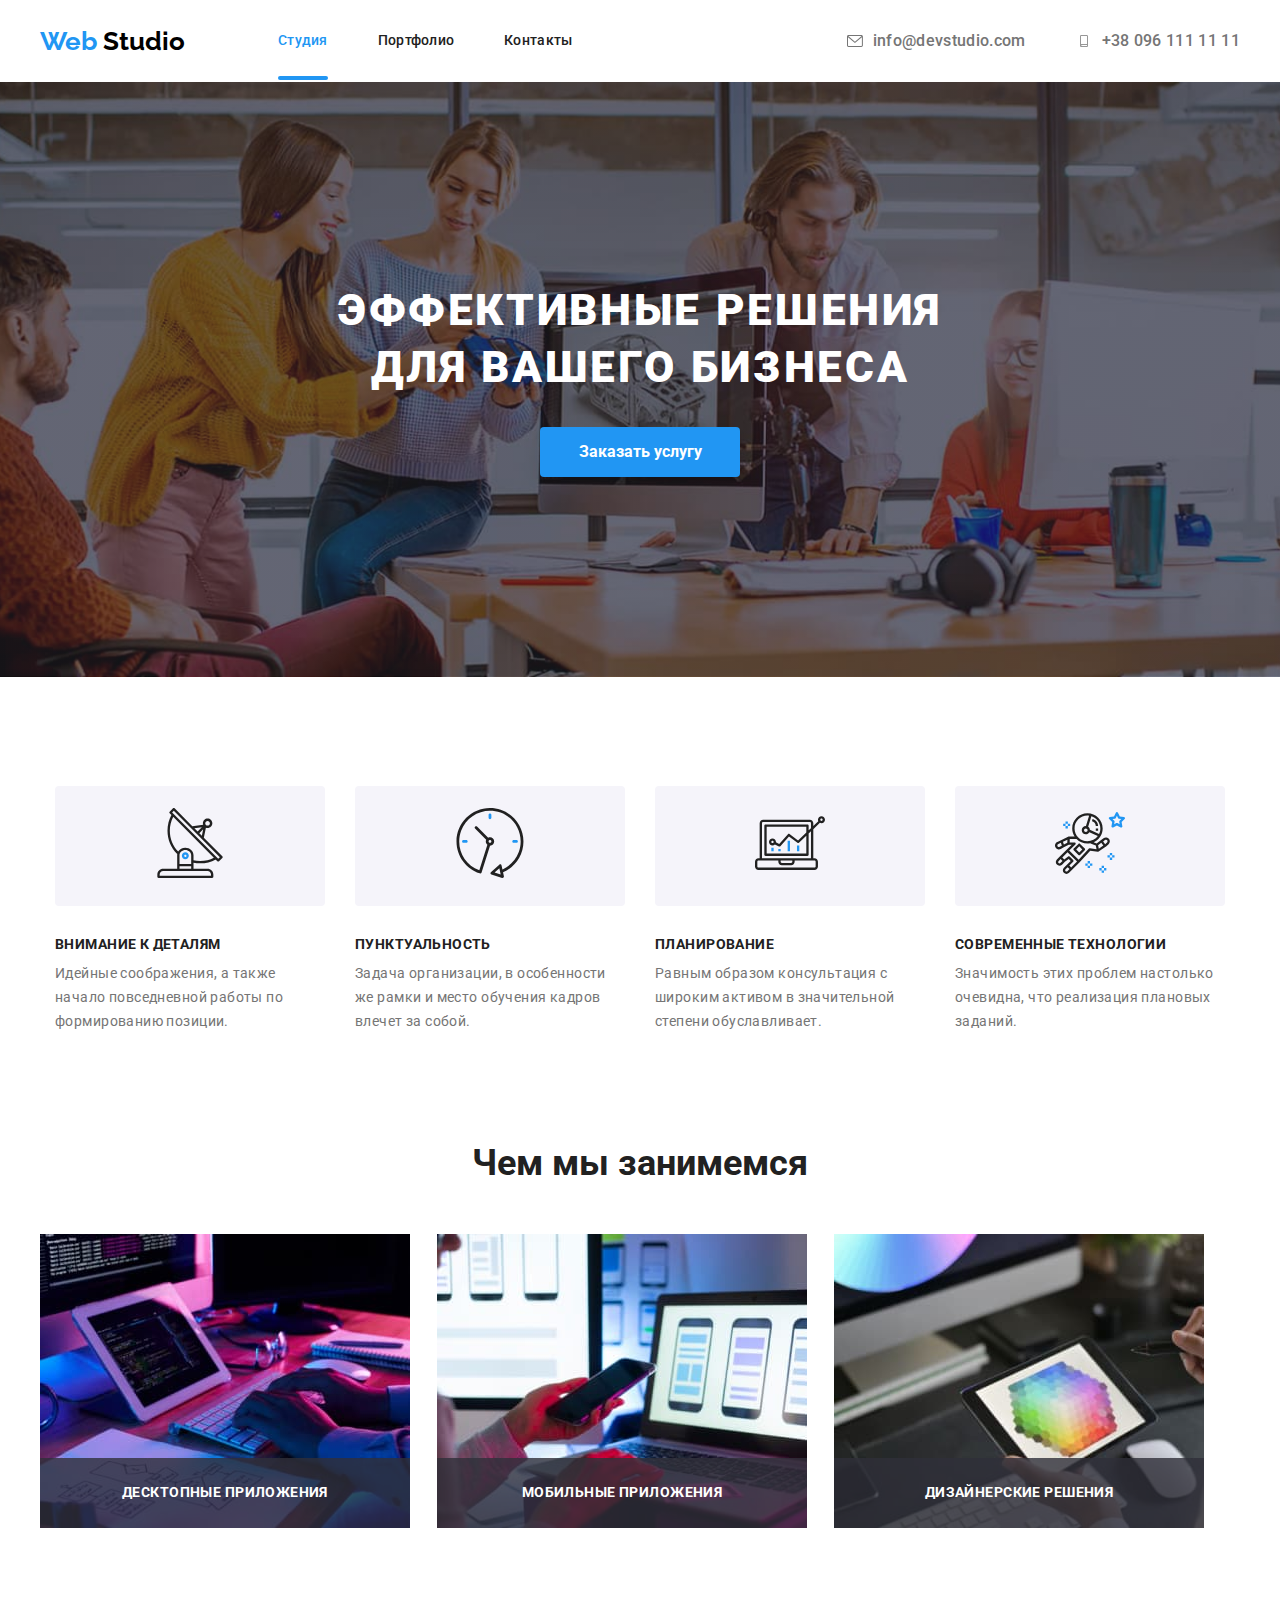
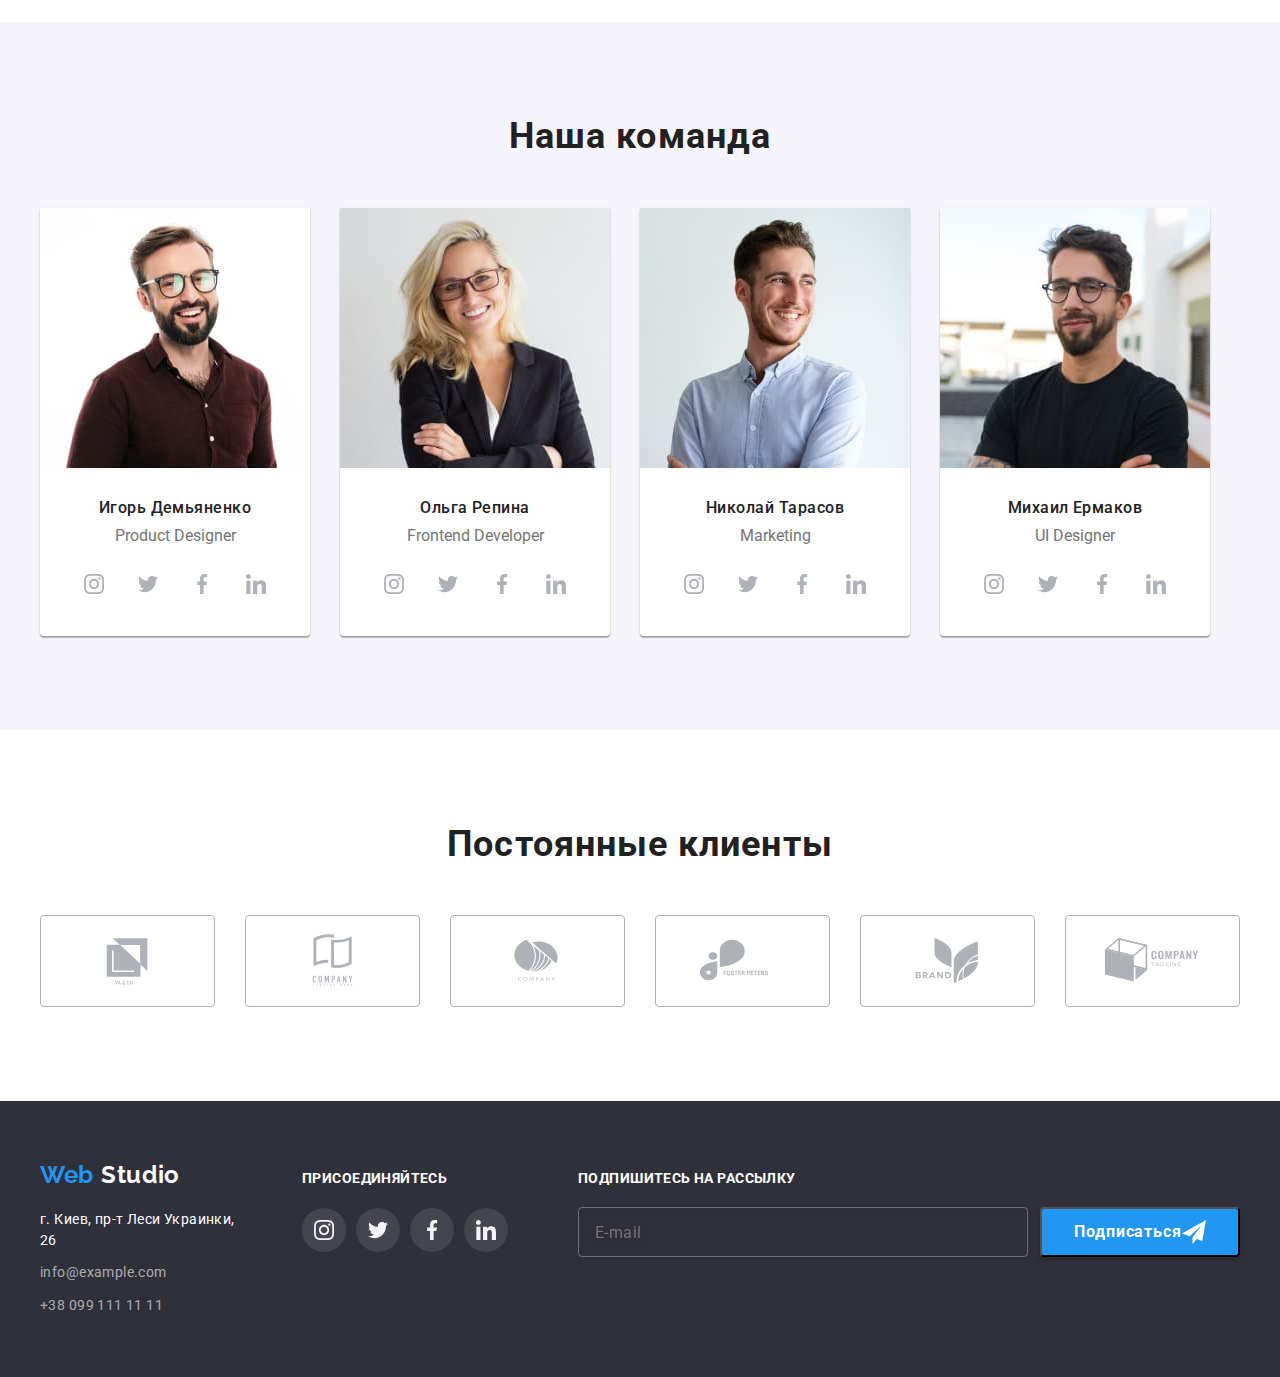
==== commit b547fcc6: "hw8-fin" ====
--- a/index.html
+++ b/index.html
@@ -38,13 +38,51 @@
                                 <use href="./images/icon.svg#icon-envelope"></use>
                             </svg>
                         info@devstudio.com</a></li>
-                        <li><a class="link connect__list--link" href="tel:+380961111111">
+                        <li><a class="link connect__list--link link__end" href="tel:+380961111111">
                             <svg class="connect__icon--tel" width="16" height="12">
                                 <use href="./images/icon.svg#icon-smartphone"></use>
                             </svg>
                             +38 096 111 11 11</a></li>
                     </ul>
                 </div>
+                <button type="button" class="menu-open-btn js-open-menu" aria-expanded="false" aria-controls="mobile-menu" >
+                    <svg width="40" height ="40">
+                        <use href="./images/icon.svg#icon-menu_open" >
+
+                        </use>
+                    </svg>
+                </button>
+            </div>
+            <div class="mob-menu js-menu-container" id="mobile-menu" >
+                <button type="button" class="menu-close-btn js-close-menu"  >
+                    <svg class="menu-close-btn" width="40" height="40">
+                        <use href="./images/icon.svg#icon-close_menu">
+                    
+                        </use>
+                    </svg>
+                </button>
+                <nav class="">
+                    <ul class="mob-menu-list list ">
+                        <li class="mob-menu-list__item"> <a class="link current mob-menu-list__link active" href="">Студия</a></li>
+                        <li class="mob-menu-list__item"> <a class="link mob-menu-list__link " href="./portfolio.html">Портфолио</a></li>
+                        <li class="mob-menu-list__item"> <a class="link mob-menu-list__link" href="#contact">Контакты</a></li>
+                    </ul>
+                </nav>
+                <ul class="mob-connect-list list">
+                    
+                    <li class="mob-connect-list__item"><a class="link mob-connect-list__link--tel" href="tel:+380961111111">
+                           
+                            +38 096 111 11 11</a></li>
+                            <li class="mob-connect-list__item"><a class="link mob-connect-list__link--mail link__start" href="mailto:info@devstudio.com">
+                            
+                                    info@devstudio.com</a></li>
+                </ul>
+                <ul class="mob-menu-social-list list">
+                    <li class="mob-menu-social-list__item"><a class="mob-menu-social-list__link"></a>Instagram</li>
+                    <li class="mob-menu-social-list__item"><a class="mob-menu-social-list__link"></a>Twitter</li>
+                    <li class="mob-menu-social-list__item"><a class="mob-menu-social-list__link"></a>Facebook</li>
+                    <li class="mob-menu-social-list__item"><a class="mob-menu-social-list__link"></a>LinkedIn</li>
+                </ul>
             </div>
         </header>
         <!--секция заказа-->
@@ -518,5 +556,6 @@
 
         </div>
         <script src="./js/modal.js"></script>
+        <script src="./js/menu.js"></script>
     </body>
 </html>--- a/css/main.min.css
+++ b/css/main.min.css
@@ -1,2 +1,2 @@
-body{font-family:'Roboto', sans-serif;font-weight:normal;background:#E5E5E5;color:#212121}h1,h2,h3,h4,h5,h6,p,ul,li{margin:0;padding:0}img{display:block;max-width:100%}.list{list-style:none}.container{width:100%;margin:0 auto;padding:0 15px}@media screen and (min-width: 480px){.container{width:480px;margin:0 auto;padding:0 15px}}@media screen and (min-width: 768px){.container{width:768px}}@media screen and (min-width: 1200px){.container{width:1200px}}.link{color:#212121;text-decoration:none;cursor:pointer}.header__container,.site-list,.connect__list--link,.hero-list__container,.social-list,.social-list__link,.customer-list__link,.footer-social,.footer-social__link,.button-footer-form,.portfolio-main,.polisity-label,.button-checkbox{display:-webkit-box;display:-ms-flexbox;display:flex;-webkit-box-pack:center;-ms-flex-pack:center;justify-content:center;-webkit-box-align:center;-ms-flex-align:center;align-items:center}.visually-hidden{position:absolute;width:1px;height:1px;margin:-1px;border:0;padding:0;white-space:nowrap;-webkit-clip-path:inset(100%);clip-path:inset(100%);clip:rect(0 0 0 0);overflow:hidden}:root{--first-color: #212121;--accent-color: #2196F3;--second-color: #757575;--other-color: #FFFFFF;--font-main:"Roboto", sans-serif;--font-second: "Raleway"}.page__header{background:var(--other-color)}.list{list-style:none}.page__header--portfolio{border-bottom:1px solid #ECECEC;background:var(--other-color)}@media screen and (max-width: 767px){.header__container{height:60px}}@media screen and (max-width: 767px){.site-list{display:none}}.connect{margin-left:auto}@media screen and (max-width: 767px){.connect{display:none}}.site-list__item:not(:last-child){margin-right:50px}.site-list{font-weight:500;font-size:14px;letter-spacing:0.02em;line-height:1.14;text-align:center}.connect__list{display:-webkit-box;display:-ms-flexbox;display:flex}.link__start{margin-right:50px}.connect__list--link{color:var(--second-color);-webkit-transition:color 250ms cubic-bezier(0.4, 0, 0.2, 1);transition:color 250ms cubic-bezier(0.4, 0, 0.2, 1);padding:32px 0}.connect__list--link:hover,.connect__list--link:focus{color:var(--accent-color)}.connect__list--link:focus .connect__icon--mail,.connect__list--link:focus .connect__icon--tel,.connect__list--link:hover .connect__icon--mail,.connect__list--link:hover .connect__icon--tel{fill:var(--accent-color)}.connect__icon--mail,.connect__icon--tel{margin-right:10px;fill:var(--second-color);-webkit-transition:fill 250ms cubic-bezier(0.4, 0, 0.2, 1);transition:fill 250ms cubic-bezier(0.4, 0, 0.2, 1)}.site-list__item:hover .link,.site-list__item:focus .link{color:var(--accent-color)}.site-list__link{position:relative;-webkit-transition:color 250ms cubic-bezier(0.4, 0, 0.2, 1);transition:color 250ms cubic-bezier(0.4, 0, 0.2, 1);padding:32px 0}.site-list__link.active::after{display:-webkit-box;display:-ms-flexbox;display:flex;content:'';position:absolute;width:100%;height:4px;bottom:0;background:var(--accent-color);border-radius:2px}.header__logo{text-decoration:none;margin-right:93px;font-weight:bold;font-size:26px;line-height:31px;font-family:var(--font-second);font-style:normal;font-weight:bold;font-size:26px;line-height:1.19}@media screen and (max-width: 767px){.header__logo{position:absolute;left:15px}}.header__logo--start{color:var(--accent-color)}.header__logo--end{color:#000}@media screen and (max-width: 767px){.order{background:#2F303A;background-image:-webkit-gradient(linear, left top, left bottom, from(rgba(47,48,58,0.4)), to(rgba(47,48,58,0.4))),url(../images/hero-bg-mob.jpg);background-image:linear-gradient(rgba(47,48,58,0.4), rgba(47,48,58,0.4)),url(../images/hero-bg-mob.jpg);background-repeat:no-repeat;background-position:center;background-size:cover;padding:200px 0}}@media screen and (max-width: 767px) and (min-device-pixel-ratio: 2), screen and (max-width: 767px) and (-webkit-min-device-pixel-ratio: 2), screen and (max-width: 767px) and (min-resolution: 192dpi), screen and (max-width: 767px) and (min-resolution: 2dppx){.order{background:#2F303A;background-image:-webkit-gradient(linear, left top, left bottom, from(rgba(47,48,58,0.4)), to(rgba(47,48,58,0.4))),url(../images/hero-bg-mob2x.jpg);background-image:linear-gradient(rgba(47,48,58,0.4), rgba(47,48,58,0.4)),url(../images/hero-bg-mob2x.jpg);background-repeat:no-repeat;background-position:center;background-size:cover}}@media screen and (min-width: 768px){.order{background:#2F303A;background-image:-webkit-gradient(linear, left top, left bottom, from(rgba(47,48,58,0.4)), to(rgba(47,48,58,0.4))),url(../images/hero-bg-tab.jpg);background-image:linear-gradient(rgba(47,48,58,0.4), rgba(47,48,58,0.4)),url(../images/hero-bg-tab.jpg);background-repeat:no-repeat;background-position:center;background-size:cover;padding:200px 0}}@media screen and (min-width: 1200px){.order{padding-top:200px;padding-bottom:200px;text-align:center;background:#2F303A;background-image:-webkit-gradient(linear, left top, left bottom, from(rgba(47,48,58,0.4)), to(rgba(47,48,58,0.4))),url(../images/hero-bg.jpg);background-image:linear-gradient(rgba(47,48,58,0.4), rgba(47,48,58,0.4)),url(../images/hero-bg.jpg);background-repeat:no-repeat;background-position:center;background-size:cover}}.order-text{width:696px;margin-left:auto;margin-right:auto;margin-bottom:30px;font-weight:900;font-size:44px;line-height:1.3;text-align:center;color:var(--other-color);letter-spacing:0.06em;text-transform:uppercase}@media screen and (max-width: 767px){.order-text{width:360px;font-size:26px;text-align:center}}@media screen and (min-width: 768px){.order-text{width:360px;font-size:26px;text-align:center}}@media screen and (max-width: 767px){.order-title{text-align:center}}@media screen and (min-width: 768px){.order-title{text-align:center}}.order-button{background:var(--accent-color);-webkit-box-shadow:0px 4px 4px rgba(0,0,0,0.15);box-shadow:0px 4px 4px rgba(0,0,0,0.15);border-radius:4px;color:var(--other-color);width:200px;height:50px}.order-button:hover .button,.order-button:focus .button{color:#188CE8}.button-text{font-family:var(--font-main);font-style:normal;font-weight:bold;font-size:16px;line-height:1.87}.hero{background:var(--other-color);padding-bottom:94px;padding-top:94px}@media screen and (min-width: 1200px){.hero-list{display:-webkit-box;display:-ms-flexbox;display:flex;-webkit-box-align:center;-ms-flex-align:center;align-items:center}}.title{font-weight:bold;font-size:14px;line-height:1,14;letter-spacing:0.03em;text-transform:uppercase;margin-bottom:10px}@media screen and (max-width: 767px){.title{text-align:center;margin-bottom:10px}}.title__content{font-size:14px;line-height:1.71;color:var(--second-color);letter-spacing:0.03em}@media screen and (max-width: 767px){.title__content{margin-bottom:30px}}.hero-list__container{height:120px;background:#F5F4FA;border-radius:4px;margin-bottom:30px}@media screen and (min-width: 1200px){.hero-list__item{margin-right:30px;min-width:270px}}.work{text-align:center;background:var(--other-color);padding-bottom:94px}@media screen and (max-width: 767px){.work{display:none}}.work-list{display:-webkit-box;display:-ms-flexbox;display:flex}.work-list__item:not(:last-child){margin-right:27px}.work__title{font-weight:bold;font-size:36px;line-height:1.16;margin-bottom:50px;margin-left:auto;margin-right:auto}.work-list__item{position:relative}.work__text{position:absolute;left:0;bottom:0;width:100%;height:70px;padding:27px 0;font-weight:bold;font-size:14px;line-height:1.14;text-align:center;letter-spacing:0.03em;text-transform:uppercase;background:rgba(47,48,58,0.8);color:var(--other-color)}img{display:inline}@media screen and (min-width: 1200px){img{display:block}}.team{background:#F5F4FA;text-align:center;display:-webkit-box;display:-ms-flexbox;display:flex;padding-bottom:94px;padding-top:94px}@media screen and (min-width: 1200px){.team-list{display:-webkit-box;display:-ms-flexbox;display:flex}}@media screen and (max-width: 767px){.team-list__item:not(:last-child){margin-bottom:30px}}@media screen and (min-width: 1200px){.team-list__item:not(:last-child){margin-right:30px}}.team-list__item{background:var(--other-color);-webkit-box-shadow:0px 1px 3px rgba(0,0,0,0.12),0px 1px 1px rgba(0,0,0,0.14),0px 2px 1px rgba(0,0,0,0.2);box-shadow:0px 1px 3px rgba(0,0,0,0.12),0px 1px 1px rgba(0,0,0,0.14),0px 2px 1px rgba(0,0,0,0.2);border-radius:0px 0px 4px 4px}.team-container{padding:30px 0 30px 0}.team__title{-webkit-box-pack:center;-ms-flex-pack:center;justify-content:center;font-weight:bold;font-size:36px;line-height:1.16;letter-spacing:0.03em;display:-webkit-box;display:-ms-flexbox;display:flex;margin-left:auto;margin-right:auto;margin-bottom:50px}.team-container__subtitle{font-weight:500;font-size:16px;line-height:1.187;letter-spacing:0.03em;margin-bottom:10px}.team-container__functions{font-size:16px;line-height:1.18;color:var(--second-color);margin-bottom:16px}.social-list__link{width:44px;height:44px;background-color:var(--other-color);border-radius:50%;-webkit-transition:background-color 250ms cubic-bezier(0.4, 0, 0.2, 1);transition:background-color 250ms cubic-bezier(0.4, 0, 0.2, 1)}.social-list__link:hover,.social-list__link:focus{background-color:var(--accent-color)}.social-list__link:hover .social-list__icon,.social-list__link:focus .social-list__icon{fill:var(--other-color)}.social-list__item+.social-list__item{margin-left:10px}.social-list__icon{fill:#AFB1B8;-webkit-transition:fill 250ms cubic-bezier(0.4, 0, 0.2, 1);transition:fill 250ms cubic-bezier(0.4, 0, 0.2, 1)}.customer{padding:94px 0;background-color:var(--other-color)}.container{padding:0}.customer__title{font-weight:bold;font-size:36px;line-height:1.15;text-align:center;letter-spacing:0.03em;margin-bottom:50px}@media screen and (min-width: 1200px){.customer-list{display:-webkit-box;display:-ms-flexbox;display:flex;-webkit-box-pack:center;-ms-flex-pack:center;justify-content:center;margin-left:-30px}}@media screen and (max-width: 767px){.customer-list__item{display:inline-block;-ms-flex-preferred-size:calc((100% - 2 * 30px) / 2);flex-basis:calc((100% - 2 * 30px) / 2);margin:15px}}@media screen and (min-width: 1200px){.customer-list__item{display:-webkit-box;display:-ms-flexbox;display:flex;-ms-flex-preferred-size:calc(100% / 6 - 30px);flex-basis:calc(100% / 6 - 30px);margin-left:30px}}.customer-list__link{border:1px solid #AFB1B8;-webkit-box-sizing:border-box;box-sizing:border-box;border-radius:4px;width:210px;height:92px;-webkit-transition:border-color 250ms cubic-bezier(0.4, 0, 0.2, 1);transition:border-color 250ms cubic-bezier(0.4, 0, 0.2, 1)}.customer-list__icon{fill:#AFB1B8;-webkit-transition:fill 250ms cubic-bezier(0.4, 0, 0.2, 1);transition:fill 250ms cubic-bezier(0.4, 0, 0.2, 1)}.customer-list__link:hover,.customer-list__link:focus{border-color:var(--accent-color)}.customer-list__link:focus .customer-list__icon,.customer-list__link:hover .customer-list__icon{fill:var(--accent-color)}@media screen and (min-width: 1200px){.main-footer{display:-webkit-box;display:-ms-flexbox;display:flex;-webkit-box-align:baseline;-ms-flex-align:baseline;align-items:baseline}}.contact-footer{background:#2F303A;padding:60px 0;margin-left:auto;margin-right:auto}@media screen and (max-width: 767px){.contact-footer{text-align:center}}.contact-link{color:var(--second-color)}@media screen and (max-width: 767px){.footer-contact{margin-bottom:60px;margin-top:20px}}.footer-contact__item:hover .link,.footer-contact__item:focus .link{color:var(--accent-color)}.footer-left{text-decoration:none}@media screen and (min-width: 1200px){.footer-left{margin-right:70px}}@media screen and (max-width: 767px){.logo-footer{text-decoration:none;font-family:Raleway;font-style:normal;font-weight:bold;font-size:24px;line-height:28px;text-align:center;letter-spacing:0.03em}.logo-footer__start{color:var(--accent-color)}.logo-footer__end{color:var(--other-color)}}@media screen and (min-width: 1200px){.logo-footer{display:-webkit-box;display:-ms-flexbox;display:flex;padding:0;margin-bottom:20px;text-decoration:none;margin-right:93px;font-weight:bold;font-size:26px;line-height:31px;font-family:var(--font-second);font-style:normal;font-weight:bold;font-size:26px;line-height:1.19}.logo-footer__start{color:var(--accent-color)}.logo-footer__end{color:var(--other-color)}}.web-studio-color-studio-footer{color:var(--other-color)}.footer-contact__maps{font-style:normal;font-weight:normal;font-size:14px;line-height:1.5;color:var(--other-color);letter-spacing:0.03em;margin-bottom:20px;-webkit-transition:color 250ms cubic-bezier(0.4, 0, 0.2, 1);transition:color 250ms cubic-bezier(0.4, 0, 0.2, 1)}.maps-item{margin-bottom:9px}.mail-item{margin-bottom:9px}.footer-contact__mail,.footer-contact__tel{font-style:normal;font-weight:normal;font-size:14px;line-height:24px;letter-spacing:0.03em;color:rgba(255,255,255,0.6);-webkit-transition:color 250ms cubic-bezier(0.4, 0, 0.2, 1);transition:color 250ms cubic-bezier(0.4, 0, 0.2, 1)}.footer-center-title{color:var(--other-color);font-weight:bold;font-size:14px;line-height:1.33;letter-spacing:0.03em;text-transform:uppercase;margin-bottom:20px}@media screen and (max-width: 767px){.footer-social{margin-bottom:60px}}.footer-social__item+.footer-social__item{margin-left:10px}.footer-social__link{width:44px;height:44px;border-radius:50%;background-color:rgba(255,255,255,0.1);-webkit-transition:background-color 250ms cubic-bezier(0.4, 0, 0.2, 1);transition:background-color 250ms cubic-bezier(0.4, 0, 0.2, 1)}.footer-social__icon{fill:#F5F4FA}.footer-social__link:hover,.footer-social__link:focus{background-color:var(--accent-color)}@media screen and (min-width: 1200px){.footer-right{margin-left:70px}}@media screen and (min-width: 1200px){.footer-form-field{position:relative;display:-webkit-box;display:-ms-flexbox;display:flex}}.footer-right__title{margin-bottom:20px;font-weight:bold;font-size:14px;line-height:1.14;letter-spacing:0.03em;text-transform:uppercase;color:var(--other-color)}.footer-form-field input{padding:16px;letter-spacing:0.03em;font-weight:normal;font-size:16px;line-height:20px;color:rgba(255,255,255,0.6)}.footer-input-email{width:450px;height:50px;border:1px solid rgba(255,255,255,0.3);-webkit-box-sizing:border-box;box-sizing:border-box;-webkit-filter:drop-shadow(0px 4px 4px rgba(0,0,0,0.15));filter:drop-shadow(0px 4px 4px rgba(0,0,0,0.15));border-radius:4px;background:none}@media screen and (min-width: 1200px){.footer-label-email{position:absolute;top:50%;left:15px;-webkit-transform:translateY(-50%);transform:translateY(-50%)}}.button-footer-form{width:200px;height:50px;margin-left:12px;background:var(--accent-color);-webkit-box-shadow:0px 4px 4px rgba(0,0,0,0.15);box-shadow:0px 4px 4px rgba(0,0,0,0.15);border-radius:4px}@media screen and (max-width: 767px){.button-footer-form{margin:20px auto}}.footer-button-text{letter-spacing:0.06em;font-weight:bold;font-size:16px;line-height:2.14;color:var(--other-color)}.portfolio-section{background:var(--other-color);padding-bottom:94px;padding-top:94px}.portfolio-main{margin-bottom:56px}.portfolio-list{display:-webkit-box;display:-ms-flexbox;display:flex;-ms-flex-wrap:wrap;flex-wrap:wrap;margin-top:-30px;margin-left:-30px}.portfolio-list--image{-ms-flex-preferred-size:calc(100% / 3 - 30px);flex-basis:calc(100% / 3 - 30px);margin-left:30px;margin-top:30px;outline:1px solid #EEEEEE;width:100%;-webkit-transition:-webkit-box-shadow 250ms cubic-bezier(0.4, 0, 0.2, 1);transition:-webkit-box-shadow 250ms cubic-bezier(0.4, 0, 0.2, 1);transition:box-shadow 250ms cubic-bezier(0.4, 0, 0.2, 1);transition:box-shadow 250ms cubic-bezier(0.4, 0, 0.2, 1), -webkit-box-shadow 250ms cubic-bezier(0.4, 0, 0.2, 1)}.portfolio-list--image:focus,.portfolio-list--image:hover{-webkit-box-shadow:0px 1px 1px rgba(0,0,0,0.12),0px 4px 4px rgba(0,0,0,0.06),1px 4px 6px rgba(0,0,0,0.16);box-shadow:0px 1px 1px rgba(0,0,0,0.12),0px 4px 4px rgba(0,0,0,0.06),1px 4px 6px rgba(0,0,0,0.16)}.portfolio-list--image:hover .portfolio-overlay{-webkit-transform:translateY(0);transform:translateY(0)}.thumb-portfolio{position:relative;overflow:hidden}.portfolio-overlay{position:absolute;top:0;left:0;width:100%;height:100%;-webkit-transform:translateY(101%);transform:translateY(101%);width:370px;height:294px;-webkit-transition:-webkit-transform 250ms cubic-bezier(0.4, 0, 0.2, 1);transition:-webkit-transform 250ms cubic-bezier(0.4, 0, 0.2, 1);transition:transform 250ms cubic-bezier(0.4, 0, 0.2, 1);transition:transform 250ms cubic-bezier(0.4, 0, 0.2, 1), -webkit-transform 250ms cubic-bezier(0.4, 0, 0.2, 1);background:rgba(33,150,243,0.9)}.portfolio-overlay--text{position:absolute;top:50%;left:50%;-webkit-transform:translate(-50%, -50%);transform:translate(-50%, -50%);width:322px;height:168px;font-weight:normal;font-size:18px;line-height:1.55;letter-spacing:0.03em;color:var(--other-color)}.portfolio-paragraf{padding:20px 24px}.portfolio-paragraf--title{font-weight:bold;font-size:18px;line-height:2;letter-spacing:0.06em;margin-bottom:4px}.portfolio-paragraf--function{color:var(--second-color);font-size:16px;line-height:1.87;letter-spacing:0.03em}.portfolio-container{margin:0 auto}.current{color:var(--accent-color)}.portfolio-main__button,.order-button{cursor:pointer;border:none}.portfolio-main__button{background:#F5F4FA;border-radius:4px;color:var(--brand-color);margin-right:8px;-webkit-transition:color 250ms cubic-bezier(0.4, 0, 0.2, 1),background-color 250ms cubic-bezier(0.4, 0, 0.2, 1),-webkit-box-shadow 250ms cubic-bezier(0.4, 0, 0.2, 1);transition:color 250ms cubic-bezier(0.4, 0, 0.2, 1),background-color 250ms cubic-bezier(0.4, 0, 0.2, 1),-webkit-box-shadow 250ms cubic-bezier(0.4, 0, 0.2, 1);transition:color 250ms cubic-bezier(0.4, 0, 0.2, 1),box-shadow 250ms cubic-bezier(0.4, 0, 0.2, 1),background-color 250ms cubic-bezier(0.4, 0, 0.2, 1);transition:color 250ms cubic-bezier(0.4, 0, 0.2, 1),box-shadow 250ms cubic-bezier(0.4, 0, 0.2, 1),background-color 250ms cubic-bezier(0.4, 0, 0.2, 1),-webkit-box-shadow 250ms cubic-bezier(0.4, 0, 0.2, 1)}.portfolio-main__button:focus,.portfolio-main__button:hover{background-color:var(--accent-color);color:#F5F4FA;-webkit-box-shadow:0px 3px 1px rgba(0,0,0,0.1),0px 1px 2px rgba(0,0,0,0.08),0px 2px 2px rgba(0,0,0,0.12);box-shadow:0px 3px 1px rgba(0,0,0,0.1),0px 1px 2px rgba(0,0,0,0.08),0px 2px 2px rgba(0,0,0,0.12)}.current{color:var(--accent-color)}.button-all{font-family:var(--font-main);font-weight:500;font-size:16px;line-height:1.62;letter-spacing:0.03em;width:73px;height:38px;left:495px;top:174px}.button-web{font-family:var(--font-main);font-weight:500;font-size:16px;line-height:1.62;letter-spacing:0.03em;width:128px;height:38px;left:576px;top:174px}.button-app{font-family:var(--font-main);font-weight:500;font-size:16px;line-height:1.62;letter-spacing:0.03em;width:145px;height:38px;left:712px;top:174px}.button-design{font-family:var(--font-main);font-weight:500;font-size:16px;line-height:1.62;letter-spacing:0.03em;width:103px;height:38px;left:865px;top:174px}.button-marketing{font-family:var(--font-main);font-weight:500;font-size:16px;line-height:1.62;letter-spacing:0.03em;width:130px;height:38px;left:976px;top:174px}.portfolio{font-weight:500;font-size:16px;line-height:1.62}.portfolio-paragraf--title{font-weight:bold;font-size:18px;line-height:2;letter-spacing:0.06em}.title-function{font-size:16px;line-height:1.87;color:var(--second-color);letter-spacing:0.03em}textarea{resize:none}.modal{position:absolute;left:50%;top:50%;-webkit-transform:translate(-50%, -50%);transform:translate(-50%, -50%);width:528px;height:581px;background:var(--other-color);-webkit-box-shadow:0px 1px 3px rgba(0,0,0,0.12),0px 1px 1px rgba(0,0,0,0.14),0px 2px 1px rgba(0,0,0,0.2);box-shadow:0px 1px 3px rgba(0,0,0,0.12),0px 1px 1px rgba(0,0,0,0.14),0px 2px 1px rgba(0,0,0,0.2);border-radius:4px;-webkit-transition:background 250ms cubic-bezier(0.4, 0, 0.2, 1);transition:background 250ms cubic-bezier(0.4, 0, 0.2, 1)}@media screen and (max-width: 767px){.modal{width:450px;height:609px}}.backdrop{position:fixed;left:0px;top:0px;width:100%;height:100%;background:rgba(0,0,0,0.2);-webkit-transition:background 250ms cubic-bezier(0.4, 0, 0.2, 1);transition:background 250ms cubic-bezier(0.4, 0, 0.2, 1)}.backdrop.is-hidden{pointer-events:none;opacity:0;visibility:hidden}.modal-icon{position:absolute;top:0;right:0;margin:6px;padding:0;cursor:pointer;-webkit-transition:fill 250ms cubic-bezier(0.4, 0, 0.2, 1);transition:fill 250ms cubic-bezier(0.4, 0, 0.2, 1)}.modal-icon:hover{fill:var(--accent-color)}.modal-button{position:absolute;top:0;right:0;margin:8px;width:30px;height:30px;border-radius:50%;background:var(--other-color);border:1px solid rgba(0,0,0,0.1)}.modal-title{font-weight:bold;font-size:20px;line-height:23px;text-align:center;letter-spacing:0.03em;color:var(--first-color);margin:40px auto 30px auto}@media screen and (max-width: 767px){.modal-title{width:370px}}.form{padding:0;margin:0;width:448px;margin-left:auto;margin-right:auto}@media screen and (max-width: 767px){.form{width:370px}}.form-field{display:-webkit-box;display:-ms-flexbox;display:flex;-webkit-box-orient:vertical;-webkit-box-direction:normal;-ms-flex-direction:column;flex-direction:column;position:relative}.form-label{margin-bottom:4px;font-weight:normal;font-size:12px;line-height:1.16;letter-spacing:0.01em;color:var(--second-color)}.form-input{padding-left:42px;width:100%;height:40px;margin-bottom:10px;border:1px solid rgba(33,33,33,0.2);-webkit-box-sizing:border-box;box-sizing:border-box;border-radius:4px;outline:none;cursor:pointer;-webkit-transition:border-color 250ms cubic-bezier(0.4, 0, 0.2, 1);transition:border-color 250ms cubic-bezier(0.4, 0, 0.2, 1)}.form-input:focus{border-color:var(--accent-color)}.form-icon{position:absolute;top:55%;left:15px;-webkit-transform:translateY(-50%);transform:translateY(-50%)}.form-input:focus+.form-icon{fill:var(--accent-color);-webkit-transition:fill 250ms cubic-bezier(0.4, 0, 0.2, 1);transition:fill 250ms cubic-bezier(0.4, 0, 0.2, 1)}.form-coments{padding:12px 16px;height:120px;border:1px solid rgba(33,33,33,0.2);-webkit-box-sizing:border-box;box-sizing:border-box;border-radius:4px}.polisity-label{font-weight:normal;font-size:14px;line-height:1.2;letter-spacing:0.03em;color:var(--second-color)}@media screen and (max-width: 767px){.polisity-label{font-size:12px}}.polisity-label::before{content:'';width:15px;height:15px;border:1px solid var(--first-color);border-radius:2px;margin-right:7px}.polisity-check:checked+.polisity-label::before{border:none;background-image:url(../images/icon-check.svg);background-repeat:no-repeat;background-position:center;block-size:cover}.polisity-link{color:var(--accent-color)}.checkbox-content{padding:20px 0 30px 0}.button-checkbox{margin:0 auto;font-weight:bold;font-size:16px;line-height:1.87;width:200px;height:50px;background:#188CE8;-webkit-box-shadow:0px 4px 4px rgba(0,0,0,0.15);box-shadow:0px 4px 4px rgba(0,0,0,0.15);border-radius:4px;color:var(--other-color)}
+body{font-family:'Roboto', sans-serif;font-weight:normal;background:#E5E5E5;color:#212121}h1,h2,h3,h4,h5,h6,p,ul,li{margin:0;padding:0}img{display:block;width:100%}.list{list-style:none}.container{width:100%;margin:0 auto;padding:0 15px}@media screen and (min-width: 480px){.container{width:480px;margin:0 auto;padding:0 15px}}@media screen and (min-width: 768px){.container{width:768px;margin:0 auto;padding:0 15px}}@media screen and (min-width: 1200px){.container{width:1200px;margin:0 auto;padding:0 15px}}.link{color:#212121;text-decoration:none;cursor:pointer}.header__container,.site-list,.connect__list--link,.hero-list__container,.social-list,.social-list__link,.customer-list__link,.footer-social,.footer-social__link,.button-footer-form,.portfolio-main,.polisity-label,.button-checkbox{display:-webkit-box;display:-ms-flexbox;display:flex;-webkit-box-pack:center;-ms-flex-pack:center;justify-content:center;-webkit-box-align:center;-ms-flex-align:center;align-items:center}.visually-hidden{position:absolute;width:1px;height:1px;margin:-1px;border:0;padding:0;white-space:nowrap;-webkit-clip-path:inset(100%);clip-path:inset(100%);clip:rect(0 0 0 0);overflow:hidden}:root{--first-color: #212121;--accent-color: #2196F3;--second-color: #757575;--other-color: #FFFFFF;--font-main:"Roboto", sans-serif;--font-second: "Raleway"}.page__header{background:var(--other-color)}.list{list-style:none}.page__header--portfolio{border-bottom:1px solid #ECECEC;background:var(--other-color)}@media screen and (max-width: 767px){.header__container{height:60px}}@media screen and (max-width: 767px){.site-list{display:none}}.connect{margin-left:auto}@media screen and (max-width: 767px){.connect{display:none}}@media screen and (min-width: 768px){.site-list__item:not(:last-child){margin-right:50px}}.site-list{font-weight:500;font-size:14px;letter-spacing:0.02em;line-height:1.14;text-align:center}@media screen and (max-width: 1199px){.site-list{margin-right:50px}}@media screen and (max-width: 1199px){.connect__list{margin:21px 15px}}@media screen and (min-width: 1200px){.connect__list{display:-webkit-box;display:-ms-flexbox;display:flex}}@media screen and (min-width: 1200px){.link__start{margin-right:50px}}.connect__list--link{font-weight:500;font-style:normal;font-size:16px;line-height:1.14;letter-spacing:0.02em;color:var(--second-color);-webkit-transition:color 250ms cubic-bezier(0.4, 0, 0.2, 1);transition:color 250ms cubic-bezier(0.4, 0, 0.2, 1);padding:32px 0}.connect__list--link:hover,.connect__list--link:focus{color:var(--accent-color)}.connect__list--link:focus .connect__icon--mail,.connect__list--link:focus .connect__icon--tel,.connect__list--link:hover .connect__icon--mail,.connect__list--link:hover .connect__icon--tel{fill:var(--accent-color)}@media screen and (max-width: 1199px){.connect__list--link{-webkit-box-pack:start;-ms-flex-pack:start;justify-content:flex-start;margin-bottom:10px;padding:0;font-weight:500;font-size:12px;line-height:1.1;letter-spacing:0.02em}}.connect__icon--mail,.connect__icon--tel{margin-right:10px;fill:var(--second-color);-webkit-transition:fill 250ms cubic-bezier(0.4, 0, 0.2, 1);transition:fill 250ms cubic-bezier(0.4, 0, 0.2, 1)}.site-list__item:hover .link,.site-list__item:focus .link{color:var(--accent-color)}.site-list__link{position:relative;-webkit-transition:color 250ms cubic-bezier(0.4, 0, 0.2, 1);transition:color 250ms cubic-bezier(0.4, 0, 0.2, 1);padding:32px 0}.site-list__link.active::after{display:-webkit-box;display:-ms-flexbox;display:flex;content:'';position:absolute;width:100%;height:4px;bottom:0;background:var(--accent-color);border-radius:2px}@media screen and (max-width: 767px){.mob-menu{display:none}}.menu-open-btn{margin:10px 10px 10px auto;background:none;border:none}@media screen and (min-width: 768px){.menu-open-btn{display:none}}.menu-open-btn:hover,.menu-open-btn:focus{fill:var(--accent-color);cursor:pointer}.mob-menu{position:fixed;z-index:1;top:0;width:100%;height:100%;display:-webkit-box;display:-ms-flexbox;display:flex;-webkit-box-orient:vertical;-webkit-box-direction:normal;-ms-flex-direction:column;flex-direction:column;-webkit-box-pack:justify;-ms-flex-pack:justify;justify-content:space-between;background-color:#fff;-webkit-transform:translateX(100%);transform:translateX(100%);-webkit-transition:-webkit-transform 250ms cubic-bezier(0.4, 0, 0.2, 1);transition:-webkit-transform 250ms cubic-bezier(0.4, 0, 0.2, 1);transition:transform 250ms cubic-bezier(0.4, 0, 0.2, 1);transition:transform 250ms cubic-bezier(0.4, 0, 0.2, 1), -webkit-transform 250ms cubic-bezier(0.4, 0, 0.2, 1)}.mob-menu.is-open{-webkit-transform:translateX(0%);transform:translateX(0%)}.mob-menu-list__item{margin:48px auto 32px 40px;font-weight:500;font-size:40px;line-height:47px;letter-spacing:0.02em}.menu-close-btn{display:block;margin:10px 15px 0 auto;background:none;border:none}.menu-close-btn:hover,.menu-close-btn:focus{fill:var(--accent-color);cursor:pointer}.mob-connect-list{margin-bottom:64px}.mob-connect-list__item{margin:32px auto 32px 40px}.mob-connect-list__link--tel{font-weight:500;font-size:34px;line-height:40px;letter-spacing:0.02em;color:var(--accent-color)}.mob-connect-list__link--mail{font-weight:500;font-size:24px;line-height:28px;letter-spacing:0.02em;color:#757575}.mob-menu-social-list{display:-webkit-box;display:-ms-flexbox;display:flex;margin-bottom:48px;margin-left:20px;font-weight:500;font-size:18px;line-height:22px;letter-spacing:0.02em;color:var(--accent-color)}.mob-menu-social-list__item:nth-child(-n+4){margin-left:10px;padding-right:10px}.mob-menu-social-list__item:nth-child(-n+3){border-right:1px solid rgba(33,33,33,0.2)}.header__logo{text-decoration:none;margin-right:93px;font-weight:bold;font-size:26px;line-height:31px;font-family:var(--font-second);font-style:normal;font-weight:bold;font-size:26px;line-height:1.19}@media screen and (max-width: 1199px){.header__logo{margin-left:15px;font-weight:bold;font-size:24px;line-height:28px;letter-spacing:0.03em}}@media screen and (max-width: 767px){.header__logo{position:absolute;left:15px}}.header__logo--start{color:var(--accent-color)}.header__logo--end{color:#000}@media screen and (max-width: 767px){.order{background:#2F303A;background-image:-webkit-gradient(linear, left top, left bottom, from(rgba(47,48,58,0.4)), to(rgba(47,48,58,0.4))),url(../images/hero-bg-mob.jpg);background-image:linear-gradient(rgba(47,48,58,0.4), rgba(47,48,58,0.4)),url(../images/hero-bg-mob.jpg);background-repeat:no-repeat;background-position:center;background-size:cover;padding:200px 0}}@media screen and (max-width: 767px) and (min-device-pixel-ratio: 2), screen and (max-width: 767px) and (-webkit-min-device-pixel-ratio: 2), screen and (max-width: 767px) and (min-resolution: 192dpi), screen and (max-width: 767px) and (min-resolution: 2dppx){.order{background:#2F303A;background-image:-webkit-gradient(linear, left top, left bottom, from(rgba(47,48,58,0.4)), to(rgba(47,48,58,0.4))),url(../images/hero-bg-mob2x.jpg);background-image:linear-gradient(rgba(47,48,58,0.4), rgba(47,48,58,0.4)),url(../images/hero-bg-mob2x.jpg);background-repeat:no-repeat;background-position:center;background-size:cover}}@media screen and (max-width: 1199px){.order{background:#2F303A;background-image:-webkit-gradient(linear, left top, left bottom, from(rgba(47,48,58,0.4)), to(rgba(47,48,58,0.4))),url(../images/hero-bg-tab.jpg);background-image:linear-gradient(rgba(47,48,58,0.4), rgba(47,48,58,0.4)),url(../images/hero-bg-tab.jpg);background-repeat:no-repeat;background-position:center;background-size:cover;padding:200px 0}}@media screen and (max-width: 1199px) and (min-device-pixel-ratio: 2), screen and (max-width: 1199px) and (-webkit-min-device-pixel-ratio: 2), screen and (max-width: 1199px) and (min-resolution: 192dpi), screen and (max-width: 1199px) and (min-resolution: 2dppx){.order{background:#2F303A;background-image:-webkit-gradient(linear, left top, left bottom, from(rgba(47,48,58,0.4)), to(rgba(47,48,58,0.4))),url(../images/hero-bg-tab2x.jpg);background-image:linear-gradient(rgba(47,48,58,0.4), rgba(47,48,58,0.4)),url(../images/hero-bg-tab2x.jpg);background-repeat:no-repeat;background-position:center;background-size:cover}}@media screen and (min-width: 1200px){.order{padding-top:200px;padding-bottom:200px;text-align:center;background:#2F303A;background-image:-webkit-gradient(linear, left top, left bottom, from(rgba(47,48,58,0.4)), to(rgba(47,48,58,0.4))),url(../images/hero-bg.jpg);background-image:linear-gradient(rgba(47,48,58,0.4), rgba(47,48,58,0.4)),url(../images/hero-bg.jpg);background-repeat:no-repeat;background-position:center;background-size:cover}}.order-text{width:696px;margin-left:auto;margin-right:auto;margin-bottom:30px;font-weight:900;font-size:44px;line-height:1.3;text-align:center;color:var(--other-color);letter-spacing:0.06em;text-transform:uppercase}@media screen and (max-width: 1199px){.order-text{width:360px;font-size:26px;line-height:1.61}}@media screen and (max-width: 767px){.order-title{text-align:center}}@media screen and (max-width: 1199px){.order-title{text-align:center}}.order-button{background:var(--accent-color);-webkit-box-shadow:0px 4px 4px rgba(0,0,0,0.15);box-shadow:0px 4px 4px rgba(0,0,0,0.15);border-radius:4px;color:var(--other-color);width:200px;height:50px}.order-button:hover .button,.order-button:focus .button{color:#188CE8}.button-text{font-family:var(--font-main);font-style:normal;font-weight:bold;font-size:16px;line-height:1.87}.hero{background:var(--other-color);padding-bottom:94px;padding-top:94px}@media screen and (min-width: 768px){.hero-list{display:-webkit-box;display:-ms-flexbox;display:flex}}@media screen and (max-width: 1199px){.hero-list{-ms-flex-wrap:wrap;flex-wrap:wrap}}@media screen and (min-width: 1200px){.hero-list{-webkit-box-align:center;-ms-flex-align:center;align-items:center}}.title{font-weight:bold;font-size:14px;line-height:1,14;letter-spacing:0.03em;text-transform:uppercase;margin-bottom:10px}@media screen and (max-width: 767px){.title{text-align:center;margin-bottom:10px}}.title__content{font-size:14px;line-height:1.71;color:var(--second-color);letter-spacing:0.03em}@media screen and (max-width: 767px){.title__content{margin-bottom:30px}}.hero-list__container{height:120px;background:#F5F4FA;border-radius:4px;margin-bottom:30px}@media screen and (min-width: 768px){.hero-list__item{width:calc((100% - 2 * 30px) / 2);margin:15px}}@media screen and (min-width: 1200px){margin-right:30px;min-width:270px}.work{text-align:center;background:var(--other-color);padding-bottom:94px}@media screen and (max-width: 767px){.work{display:none}}@media screen and (max-width: 1199px){.work{display:none}}.work-list{display:-webkit-box;display:-ms-flexbox;display:flex}.work-list__item:not(:last-child){margin-right:27px}.work__title{font-weight:bold;font-size:36px;line-height:1.16;margin-bottom:50px;margin-left:auto;margin-right:auto}.work-list__item{position:relative}.work__text{position:absolute;left:0;bottom:0;width:100%;height:70px;padding:27px 0;font-weight:bold;font-size:14px;line-height:1.14;text-align:center;letter-spacing:0.03em;text-transform:uppercase;background:rgba(47,48,58,0.8);color:var(--other-color)}@media screen and (min-width: 1200px){img{display:block}}.team{background:#F5F4FA;text-align:center;display:-webkit-box;display:-ms-flexbox;display:flex;padding-bottom:94px;padding-top:94px}@media screen and (min-width: 768px){.team-list{display:-webkit-box;display:-ms-flexbox;display:flex}}@media screen and (max-width: 1199px){.team-list{-ms-flex-wrap:wrap;flex-wrap:wrap}}@media screen and (max-width: 767px){.team-list__item:not(:last-child){margin-bottom:30px}}@media screen and (min-width: 1200px){.team-list__item:not(:last-child){margin-right:30px}}.team-list__item{background:var(--other-color);-webkit-box-shadow:0px 1px 3px rgba(0,0,0,0.12),0px 1px 1px rgba(0,0,0,0.14),0px 2px 1px rgba(0,0,0,0.2);box-shadow:0px 1px 3px rgba(0,0,0,0.12),0px 1px 1px rgba(0,0,0,0.14),0px 2px 1px rgba(0,0,0,0.2);border-radius:0px 0px 4px 4px}@media screen and (max-width: 1199px){.team-list__item{-ms-flex-preferred-size:calc((100% - 2 * 30px) / 2);flex-basis:calc((100% - 2 * 30px) / 2);margin:15px}}.team-container{padding:30px 0 30px 0}.team__title{-webkit-box-pack:center;-ms-flex-pack:center;justify-content:center;font-weight:bold;font-size:36px;line-height:1.16;letter-spacing:0.03em;display:-webkit-box;display:-ms-flexbox;display:flex;margin-left:auto;margin-right:auto;margin-bottom:50px}.team-container__subtitle{font-weight:500;font-size:16px;line-height:1.187;letter-spacing:0.03em;margin-bottom:10px}.team-container__functions{font-size:16px;line-height:1.18;color:var(--second-color);margin-bottom:16px}.social-list__link{width:44px;height:44px;background-color:var(--other-color);border-radius:50%;-webkit-transition:background-color 250ms cubic-bezier(0.4, 0, 0.2, 1);transition:background-color 250ms cubic-bezier(0.4, 0, 0.2, 1)}.social-list__link:hover,.social-list__link:focus{background-color:var(--accent-color)}.social-list__link:hover .social-list__icon,.social-list__link:focus .social-list__icon{fill:var(--other-color)}.social-list__item+.social-list__item{margin-left:10px}.social-list__icon{fill:#AFB1B8;-webkit-transition:fill 250ms cubic-bezier(0.4, 0, 0.2, 1);transition:fill 250ms cubic-bezier(0.4, 0, 0.2, 1)}.customer{padding:94px 0;background-color:var(--other-color)}.container{padding:0}.customer__title{font-weight:bold;font-size:36px;line-height:1.15;text-align:center;letter-spacing:0.03em;margin-bottom:50px}.customer-list{display:-webkit-box;display:-ms-flexbox;display:flex}@media screen and (min-width: 480px){.customer-list{-ms-flex-wrap:wrap;flex-wrap:wrap}}@media screen and (min-width: 1200px){.customer-list{-webkit-box-pack:center;-ms-flex-pack:center;justify-content:center;margin-left:-30px}}.customer-list__item{display:-webkit-box;display:-ms-flexbox;display:flex}@media screen and (max-width: 767px){.customer-list__item{-ms-flex-preferred-size:calc((100% - 2 * 30px) / 2);flex-basis:calc((100% - 2 * 30px) / 2);margin:15px}}@media screen and (max-width: 1199px){.customer-list__item{width:calc((100% - 3 * 30px) / 3);margin:15px}}@media screen and (min-width: 1200px){.customer-list__item{width:calc(100% / 6 - 30px);margin-left:30px}}.customer-list__link{border:1px solid #AFB1B8;-webkit-box-sizing:border-box;box-sizing:border-box;border-radius:4px;width:210px;height:92px;-webkit-transition:border-color 250ms cubic-bezier(0.4, 0, 0.2, 1);transition:border-color 250ms cubic-bezier(0.4, 0, 0.2, 1)}@media screen and (max-width: 1199px){.customer-list__link{width:226px}}.customer-list__icon{fill:#AFB1B8;-webkit-transition:fill 250ms cubic-bezier(0.4, 0, 0.2, 1);transition:fill 250ms cubic-bezier(0.4, 0, 0.2, 1)}.customer-list__link:hover,.customer-list__link:focus{border-color:var(--accent-color)}.customer-list__link:focus .customer-list__icon,.customer-list__link:hover .customer-list__icon{fill:var(--accent-color)}@media screen and (min-width: 768px){.main-footer{display:-webkit-box;display:-ms-flexbox;display:flex;-ms-flex-wrap:wrap;flex-wrap:wrap;-webkit-box-pack:justify;-ms-flex-pack:justify;justify-content:space-between}}@media screen and (min-width: 1200px){.main-footer{-ms-flex-wrap:nowrap;flex-wrap:nowrap;-webkit-box-align:baseline;-ms-flex-align:baseline;align-items:baseline}}.contact-footer{background:#2F303A;padding:60px 0;margin-left:auto;margin-right:auto}@media screen and (max-width: 767px){.contact-footer{display:block;text-align:center}}.contact-link{color:var(--second-color)}.footer-contact{margin-top:20px}@media screen and (max-width: 767px){.footer-contact{margin-bottom:60px;margin-top:20px}}@media screen and (max-width: 1199px){.footer-contact{margin-bottom:60px;margin-top:20px}}.footer-contact__item:hover .link,.footer-contact__item:focus .link{color:var(--accent-color)}.footer-left{text-decoration:none}@media screen and (max-width: 1199px){.footer-left{margin-left:auto;text-align:center}}@media screen and (min-width: 1200px){.footer-left{margin-right:60px}}.logo-footer{text-decoration:none;font-family:Raleway;font-style:normal;font-weight:bold;font-size:24px;line-height:28px;text-align:center;letter-spacing:0.03em}@media screen and (max-width: 767px) and (min-width: 1200px){.logo-footer{display:-webkit-box;display:-ms-flexbox;display:flex;padding:0;margin-bottom:20px;text-decoration:none;margin-right:93px;font-weight:bold;font-size:26px;line-height:31px;font-family:var(--font-second);font-style:normal;font-weight:bold;font-size:26px;line-height:1.19}.logo-footer__start{color:var(--accent-color)}.logo-footer__end{color:var(--other-color)}}.logo-footer__start{color:var(--accent-color)}.logo-footer__end{color:var(--other-color)}.web-studio-color-studio-footer{color:var(--other-color)}.footer-contact__maps{font-style:normal;font-weight:normal;font-size:14px;line-height:1.5;color:var(--other-color);letter-spacing:0.03em;margin-bottom:20px;-webkit-transition:color 250ms cubic-bezier(0.4, 0, 0.2, 1);transition:color 250ms cubic-bezier(0.4, 0, 0.2, 1)}.maps-item{margin-bottom:9px}.mail-item{margin-bottom:9px}.footer-contact__mail,.footer-contact__tel{font-style:normal;font-weight:normal;font-size:14px;line-height:24px;letter-spacing:0.03em;color:rgba(255,255,255,0.6);-webkit-transition:color 250ms cubic-bezier(0.4, 0, 0.2, 1);transition:color 250ms cubic-bezier(0.4, 0, 0.2, 1)}@media screen and (max-width: 1199px){.footer-center{margin:0 auto;text-align:center}}.footer-center-title{color:var(--other-color);font-weight:bold;font-size:14px;line-height:1.33;letter-spacing:0.03em;text-transform:uppercase;margin-bottom:20px}@media screen and (max-width: 767px){.footer-social{margin-bottom:60px}}.footer-social__item+.footer-social__item{margin-left:10px}.footer-social__link{width:44px;height:44px;border-radius:50%;background-color:rgba(255,255,255,0.1);-webkit-transition:background-color 250ms cubic-bezier(0.4, 0, 0.2, 1);transition:background-color 250ms cubic-bezier(0.4, 0, 0.2, 1)}.footer-social__icon{fill:#F5F4FA}.footer-social__link:hover,.footer-social__link:focus{background-color:var(--accent-color)}@media screen and (max-width: 1199px){.footer-right{margin:0 auto;text-align:center}}@media screen and (min-width: 1200px){.footer-right{margin-left:70px}}@media screen and (min-width: 1200px){.footer-form-field{position:relative;display:-webkit-box;display:-ms-flexbox;display:flex}}.footer-right__title{margin-bottom:20px;font-weight:bold;font-size:14px;line-height:1.14;letter-spacing:0.03em;text-transform:uppercase;color:var(--other-color)}.footer-form-field input{padding:16px;letter-spacing:0.03em;font-weight:normal;font-size:16px;line-height:20px;color:rgba(255,255,255,0.6)}@media screen and (max-width: 1199px){.footer-form-field input{margin-bottom:20px}}.footer-input-email{width:450px;height:50px;border:1px solid rgba(255,255,255,0.3);-webkit-box-sizing:border-box;box-sizing:border-box;-webkit-filter:drop-shadow(0px 4px 4px rgba(0,0,0,0.15));filter:drop-shadow(0px 4px 4px rgba(0,0,0,0.15));border-radius:4px;background:none}@media screen and (min-width: 1200px){.footer-label-email{position:absolute;top:50%;left:15px;-webkit-transform:translateY(-50%);transform:translateY(-50%)}}.button-footer-form{width:200px;height:50px;margin-left:12px;background:var(--accent-color);-webkit-box-shadow:0px 4px 4px rgba(0,0,0,0.15);box-shadow:0px 4px 4px rgba(0,0,0,0.15);border-radius:4px}@media screen and (max-width: 767px){.button-footer-form{margin:20px auto}}@media screen and (max-width: 1199px){.button-footer-form{margin:0 auto}}.footer-button-text{letter-spacing:0.06em;font-weight:bold;font-size:16px;line-height:2.14;color:var(--other-color)}.portfolio-section{background:var(--other-color);padding-bottom:94px;padding-top:94px}@media screen and (max-width: 767px){.portfolio-section{padding:60px 15px}}.portfolio-main{margin-bottom:56px}@media screen and (max-width: 767px){.portfolio-main{display:-webkit-box;display:-ms-flexbox;display:flex;-ms-flex-wrap:wrap;flex-wrap:wrap;-webkit-box-pack:start;-ms-flex-pack:start;justify-content:flex-start}}@media screen and (max-width: 767px){.portfolio-list{width:450px}}@media screen and (min-width: 1200px){.portfolio-list{display:-webkit-box;display:-ms-flexbox;display:flex;-ms-flex-wrap:wrap;flex-wrap:wrap;margin-top:-30px;margin-left:-30px;width:100%}}.portfolio-list--image{outline:1px solid #EEEEEE;-webkit-transition:-webkit-box-shadow 250ms cubic-bezier(0.4, 0, 0.2, 1);transition:-webkit-box-shadow 250ms cubic-bezier(0.4, 0, 0.2, 1);transition:box-shadow 250ms cubic-bezier(0.4, 0, 0.2, 1);transition:box-shadow 250ms cubic-bezier(0.4, 0, 0.2, 1), -webkit-box-shadow 250ms cubic-bezier(0.4, 0, 0.2, 1)}@media screen and (max-width: 767px){.portfolio-list--image{margin-bottom:30px}}@media screen and (min-width: 1200px){.portfolio-list--image{-ms-flex-preferred-size:calc(100% / 3 - 30px);flex-basis:calc(100% / 3 - 30px);margin-left:30px;margin-top:30px}}.portfolio-list--image:focus,.portfolio-list--image:hover{-webkit-box-shadow:0px 1px 1px rgba(0,0,0,0.12),0px 4px 4px rgba(0,0,0,0.06),1px 4px 6px rgba(0,0,0,0.16);box-shadow:0px 1px 1px rgba(0,0,0,0.12),0px 4px 4px rgba(0,0,0,0.06),1px 4px 6px rgba(0,0,0,0.16)}.portfolio-list--image:hover .portfolio-overlay{-webkit-transform:translateY(0);transform:translateY(0)}.thumb-portfolio{position:relative;overflow:hidden}.portfolio-overlay{position:absolute;top:0;left:0;width:100%;height:100%;-webkit-transform:translateY(101%);transform:translateY(101%);width:370px;height:294px;-webkit-transition:-webkit-transform 250ms cubic-bezier(0.4, 0, 0.2, 1);transition:-webkit-transform 250ms cubic-bezier(0.4, 0, 0.2, 1);transition:transform 250ms cubic-bezier(0.4, 0, 0.2, 1);transition:transform 250ms cubic-bezier(0.4, 0, 0.2, 1), -webkit-transform 250ms cubic-bezier(0.4, 0, 0.2, 1);background:rgba(33,150,243,0.9)}@media screen and (max-width: 767px){.portfolio-overlay{width:450px;height:294px}}.portfolio-overlay--text{position:absolute;top:50%;left:50%;-webkit-transform:translate(-50%, -50%);transform:translate(-50%, -50%);width:322px;height:168px;font-weight:normal;font-size:18px;line-height:1.55;letter-spacing:0.03em;color:var(--other-color)}.portfolio-paragraf{padding:20px 24px}.portfolio-paragraf--title{font-weight:bold;font-size:18px;line-height:2;letter-spacing:0.06em;margin-bottom:4px}.portfolio-paragraf--function{color:var(--second-color);font-size:16px;line-height:1.87;letter-spacing:0.03em}.portfolio-container{margin:0 auto}.current{color:var(--accent-color)}.portfolio-main__button,.order-button{cursor:pointer;border:none}.portfolio-main__button{margin-bottom:15px;background:#F5F4FA;border-radius:4px;color:var(--brand-color);margin-right:8px;-webkit-transition:color 250ms cubic-bezier(0.4, 0, 0.2, 1),background-color 250ms cubic-bezier(0.4, 0, 0.2, 1),-webkit-box-shadow 250ms cubic-bezier(0.4, 0, 0.2, 1);transition:color 250ms cubic-bezier(0.4, 0, 0.2, 1),background-color 250ms cubic-bezier(0.4, 0, 0.2, 1),-webkit-box-shadow 250ms cubic-bezier(0.4, 0, 0.2, 1);transition:color 250ms cubic-bezier(0.4, 0, 0.2, 1),box-shadow 250ms cubic-bezier(0.4, 0, 0.2, 1),background-color 250ms cubic-bezier(0.4, 0, 0.2, 1);transition:color 250ms cubic-bezier(0.4, 0, 0.2, 1),box-shadow 250ms cubic-bezier(0.4, 0, 0.2, 1),background-color 250ms cubic-bezier(0.4, 0, 0.2, 1),-webkit-box-shadow 250ms cubic-bezier(0.4, 0, 0.2, 1)}.portfolio-main__button:focus,.portfolio-main__button:hover{background-color:var(--accent-color);color:#F5F4FA;-webkit-box-shadow:0px 3px 1px rgba(0,0,0,0.1),0px 1px 2px rgba(0,0,0,0.08),0px 2px 2px rgba(0,0,0,0.12);box-shadow:0px 3px 1px rgba(0,0,0,0.1),0px 1px 2px rgba(0,0,0,0.08),0px 2px 2px rgba(0,0,0,0.12)}.current{color:var(--accent-color)}.button-all{font-family:var(--font-main);font-weight:500;font-size:16px;line-height:1.62;letter-spacing:0.03em;width:73px;height:38px;left:495px;top:174px}.button-web{font-family:var(--font-main);font-weight:500;font-size:16px;line-height:1.62;letter-spacing:0.03em;width:128px;height:38px;left:576px;top:174px}.button-app{font-family:var(--font-main);font-weight:500;font-size:16px;line-height:1.62;letter-spacing:0.03em;width:145px;height:38px;left:712px;top:174px}.button-design{font-family:var(--font-main);font-weight:500;font-size:16px;line-height:1.62;letter-spacing:0.03em;width:103px;height:38px;left:865px;top:174px}.button-marketing{font-family:var(--font-main);font-weight:500;font-size:16px;line-height:1.62;letter-spacing:0.03em;width:130px;height:38px;left:976px;top:174px}.portfolio{font-weight:500;font-size:16px;line-height:1.62}.portfolio-paragraf--title{font-weight:bold;font-size:18px;line-height:2;letter-spacing:0.06em}.title-function{font-size:16px;line-height:1.87;color:var(--second-color);letter-spacing:0.03em}textarea{resize:none}.modal{position:absolute;left:50%;top:50%;-webkit-transform:translate(-50%, -50%);transform:translate(-50%, -50%);width:528px;height:581px;background:var(--other-color);-webkit-box-shadow:0px 1px 3px rgba(0,0,0,0.12),0px 1px 1px rgba(0,0,0,0.14),0px 2px 1px rgba(0,0,0,0.2);box-shadow:0px 1px 3px rgba(0,0,0,0.12),0px 1px 1px rgba(0,0,0,0.14),0px 2px 1px rgba(0,0,0,0.2);border-radius:4px;-webkit-transition:background 250ms cubic-bezier(0.4, 0, 0.2, 1);transition:background 250ms cubic-bezier(0.4, 0, 0.2, 1)}@media screen and (max-width: 767px){.modal{width:450px;height:609px}}.backdrop{position:fixed;left:0px;top:0px;width:100%;height:100%;background:rgba(0,0,0,0.2);-webkit-transition:background 250ms cubic-bezier(0.4, 0, 0.2, 1);transition:background 250ms cubic-bezier(0.4, 0, 0.2, 1)}.backdrop.is-hidden{pointer-events:none;opacity:0;visibility:hidden}.modal-icon{position:absolute;top:0;right:0;margin:6px;padding:0;cursor:pointer;-webkit-transition:fill 250ms cubic-bezier(0.4, 0, 0.2, 1);transition:fill 250ms cubic-bezier(0.4, 0, 0.2, 1)}.modal-icon:hover{fill:var(--accent-color)}.modal-button{position:absolute;top:0;right:0;margin:8px;width:30px;height:30px;border-radius:50%;background:var(--other-color);border:1px solid rgba(0,0,0,0.1)}.modal-title{font-weight:bold;font-size:20px;line-height:23px;text-align:center;letter-spacing:0.03em;color:var(--first-color);margin:40px auto 30px auto}@media screen and (max-width: 767px){.modal-title{width:370px}}.form{padding:0;margin:0;width:448px;margin-left:auto;margin-right:auto}@media screen and (max-width: 767px){.form{width:370px}}.form-field{display:-webkit-box;display:-ms-flexbox;display:flex;-webkit-box-orient:vertical;-webkit-box-direction:normal;-ms-flex-direction:column;flex-direction:column;position:relative}.form-label{margin-bottom:4px;font-weight:normal;font-size:12px;line-height:1.16;letter-spacing:0.01em;color:var(--second-color)}.form-input{padding-left:42px;width:100%;height:40px;margin-bottom:10px;border:1px solid rgba(33,33,33,0.2);-webkit-box-sizing:border-box;box-sizing:border-box;border-radius:4px;outline:none;cursor:pointer;-webkit-transition:border-color 250ms cubic-bezier(0.4, 0, 0.2, 1);transition:border-color 250ms cubic-bezier(0.4, 0, 0.2, 1)}.form-input:focus{border-color:var(--accent-color)}.form-icon{position:absolute;top:55%;left:15px;-webkit-transform:translateY(-50%);transform:translateY(-50%)}.form-input:focus+.form-icon{fill:var(--accent-color);-webkit-transition:fill 250ms cubic-bezier(0.4, 0, 0.2, 1);transition:fill 250ms cubic-bezier(0.4, 0, 0.2, 1)}.form-coments{padding:12px 16px;height:120px;border:1px solid rgba(33,33,33,0.2);-webkit-box-sizing:border-box;box-sizing:border-box;border-radius:4px}.polisity-label{font-weight:normal;font-size:14px;line-height:1.2;letter-spacing:0.03em;color:var(--second-color)}@media screen and (max-width: 767px){.polisity-label{font-size:12px}}.polisity-label::before{content:'';width:15px;height:15px;border:1px solid var(--first-color);border-radius:2px;margin-right:7px}.polisity-check:checked+.polisity-label::before{border:none;background-image:url(../images/icon-check.svg);background-repeat:no-repeat;background-position:center;block-size:cover}.polisity-link{color:var(--accent-color)}.checkbox-content{padding:20px 0 30px 0}.button-checkbox{margin:0 auto;font-weight:bold;font-size:16px;line-height:1.87;width:200px;height:50px;background:#188CE8;-webkit-box-shadow:0px 4px 4px rgba(0,0,0,0.15);box-shadow:0px 4px 4px rgba(0,0,0,0.15);border-radius:4px;color:var(--other-color)}
 /*# sourceMappingURL=main.min.css.map */